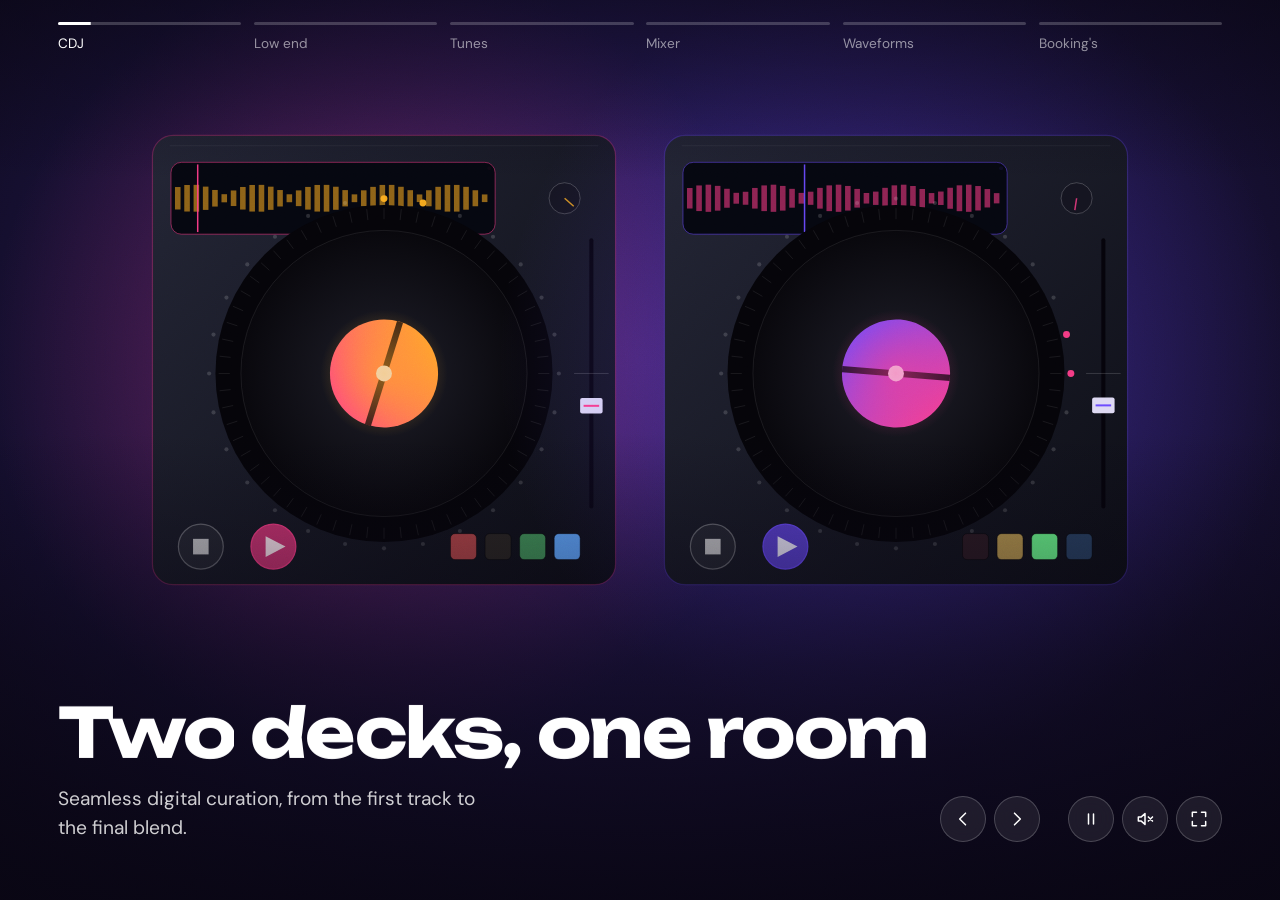
==== index.html @ 7cccd5ae "Update index.html" ====
<!DOCTYPE html>
<html lang="en">
<head>
<meta charset="utf-8">
<meta name="viewport" content="width=device-width, initial-scale=1, viewport-fit=cover">
<title>DJ Visuals</title>
<meta name="theme-color" content="#0a0716">
<link rel="preconnect" href="https://fonts.googleapis.com">
<link rel="preconnect" href="https://fonts.gstatic.com" crossorigin>
<link href="https://fonts.googleapis.com/css2?family=DM+Sans:wght@400;500&family=Unbounded:wght@500;700&display=swap" rel="stylesheet">

<!--
  Made for RAYR.uk
  19/09/2026
-->

<style>
  :root{
    --base:#0a0716;
    --pad:clamp(18px,4.5vw,64px);
    --display:"Unbounded","Arial Black",system-ui,sans-serif;
    --body:"DM Sans",system-ui,-apple-system,"Segoe UI",Roboto,sans-serif;
  }
  *{box-sizing:border-box;margin:0}
  html,body{height:100%;background:var(--base);color:#fff;font-family:var(--body);overflow:hidden;-webkit-font-smoothing:antialiased}

  .stage{position:fixed;inset:0;overflow:hidden;touch-action:pan-y;user-select:none;-webkit-user-select:none;-webkit-tap-highlight-color:transparent}
  .stage::after{ /* fine film grain over everything */
    content:"";position:absolute;inset:0;z-index:4;pointer-events:none;opacity:.08;mix-blend-mode:overlay;
    background-image:url("data:image/svg+xml,%3Csvg xmlns='http://www.w3.org/2000/svg' width='160' height='160'%3E%3Cfilter id='n'%3E%3CfeTurbulence type='fractalNoise' baseFrequency='.9' numOctaves='2' stitchTiles='stitch'/%3E%3C/filter%3E%3Crect width='100%25' height='100%25' filter='url(%23n)'/%3E%3C/svg%3E");
  }

  /* ---------- slides ---------- */
  .slide{position:absolute;inset:0;visibility:hidden;background:var(--base);overflow:hidden}
  .slide.active,.slide.leaving{visibility:visible}
  .slide.active{z-index:2}
  .slide.leaving{z-index:1}
  .slide canvas,.slide .photo{position:absolute;inset:0;width:100%;height:100%;display:block}
  .photo{object-fit:cover}
  .slide.active .photo{animation:kb 16s ease-out both}
  @keyframes kb{from{transform:scale(1.02)}to{transform:scale(1.12) translate(-1.5%,-1%)}}
  .slide::after{ /* legibility scrim */
    content:"";position:absolute;inset:0;pointer-events:none;
    background:
      linear-gradient(to top,rgba(8,5,18,.9) 0%,rgba(8,5,18,.55) 26%,transparent 52%),
      linear-gradient(to bottom,rgba(8,5,18,.55),transparent 20%);
  }

  /* ---------- caption ---------- */
  .caption{
    position:absolute;z-index:2;left:var(--pad);right:var(--pad);
    bottom:calc(var(--pad) + 74px + env(safe-area-inset-bottom));
    transform:translateX(var(--drag,0px));transition:transform .45s cubic-bezier(.2,.8,.2,1);
  }
  .stage.dragging .caption{transition:none}
  .caption h2{
    font:700 clamp(1.9rem,6.2vw,4.3rem)/1.05 var(--display);
    letter-spacing:-.025em;max-width:14ch;text-wrap:balance;
  }
  .w{display:inline-block;overflow:hidden;vertical-align:top;padding-bottom:.14em;margin-bottom:-.14em}
  .w>span{display:inline-block;will-change:transform}
  .caption p{
    margin-top:1rem;max-width:34ch;font-size:clamp(1rem,1.5vw,1.2rem);line-height:1.5;color:rgba(255,255,255,.8);
  }
  .cta{
    display:inline-flex;align-items:center;margin-top:1.4rem;padding:.9rem 1.6rem;border-radius:999px;
    background:#fff;color:#0a0716;font:500 1rem var(--body);text-decoration:none;transition:background .25s,transform .25s;
  }
  .cta:hover{background:var(--c3)}
  .cta:active{transform:scale(.97)}
  .cta:focus-visible{outline:2px solid #fff;outline-offset:3px}

  /* ---------- top navigation ---------- */
  .tabs{
    position:absolute;z-index:5;top:calc(env(safe-area-inset-top) + 10px);left:var(--pad);right:var(--pad);
    display:grid;grid-auto-flow:column;grid-auto-columns:1fr;gap:clamp(6px,1vw,14px);
  }
  .tab{all:unset;display:block;cursor:pointer;padding:12px 0 10px;-webkit-tap-highlight-color:transparent}
  .tab .bar{display:block;height:3px;border-radius:3px;background:rgba(255,255,255,.2);overflow:hidden}
  .tab .bar b{display:block;height:100%;background:#fff;transform:scaleX(0);transform-origin:left}
  .tab .label{display:none;margin-top:10px;font-size:.85rem;color:rgba(255,255,255,.55);transition:color .3s}
  .tab:hover .label,.tab[aria-selected="true"] .label{color:#fff}
  .tab:focus-visible{outline:2px solid #fff;outline-offset:2px;border-radius:4px}
  @media(min-width:700px){.tab .label{display:block}}

  /* ---------- controls ---------- */
  .controls{
    position:absolute;z-index:5;left:var(--pad);right:var(--pad);
    bottom:calc(var(--pad)*.6 + env(safe-area-inset-bottom));
    display:flex;justify-content:space-between;gap:12px;
  }
  .controls>div{display:flex;gap:8px}
  @media(min-width:900px){
    .controls{left:auto;bottom:calc(var(--pad) + env(safe-area-inset-bottom));gap:28px}
    .caption{bottom:calc(var(--pad) + env(safe-area-inset-bottom));max-width:calc(100% - 340px)}
  }
  .btn{
    all:unset;box-sizing:border-box;width:46px;height:46px;border-radius:50%;display:grid;place-items:center;cursor:pointer;
    background:rgba(255,255,255,.08);border:1px solid rgba(255,255,255,.2);
    backdrop-filter:blur(10px);-webkit-backdrop-filter:blur(10px);transition:background .2s,transform .2s;
  }
  .btn[hidden]{display:none}
  .btn:hover{background:rgba(255,255,255,.18)}
  .btn:active{transform:scale(.93)}
  .btn:focus-visible{outline:2px solid #fff;outline-offset:3px}
  .btn svg{width:20px;height:20px;fill:none;stroke:#fff;stroke-width:1.8;stroke-linecap:round;stroke-linejoin:round}
  .play[data-playing="true"] .i-play,.play[data-playing="false"] .i-pause{display:none}
  .snd[aria-pressed="true"] .off,.snd[aria-pressed="false"] .on{display:none}
  .snd[aria-pressed="true"]{background:#fff}
  .snd[aria-pressed="true"] svg{stroke:#0a0716}

  /* ---------- audio callout ---------- */
  .audio-callout{
    position:fixed;z-index:9999;width:210px;padding:14px 16px;border-radius:14px;
    background:rgba(20,15,35,.94);border:1px solid rgba(255,255,255,.18);
    backdrop-filter:blur(14px);-webkit-backdrop-filter:blur(14px);
    box-shadow:0 14px 34px rgba(0,0,0,.45);
    font:500 14px/1.45 var(--body);color:#fff;
    opacity:0;transform:translateY(8px) scale(.96);transform-origin:bottom center;
    transition:opacity .4s ease,transform .4s ease;pointer-events:none;
  }
  .audio-callout.visible{opacity:1;transform:translateY(0) scale(1);pointer-events:auto}
  .audio-callout::after{
    content:"";position:absolute;top:100%;left:var(--arrow-left,50%);
    width:12px;height:12px;background:rgba(20,15,35,.94);
    border-right:1px solid rgba(255,255,255,.18);border-bottom:1px solid rgba(255,255,255,.18);
    transform:rotate(45deg) translateY(-6px);
  }
  .audio-callout .ac-close{
    all:unset;position:absolute;top:6px;right:8px;width:18px;height:18px;
    display:grid;place-items:center;color:rgba(255,255,255,.5);cursor:pointer;font-size:13px;line-height:1;
  }
  .audio-callout .ac-close:hover{color:#fff}
  .audio-callout .ac-dot{
    position:absolute;bottom:-4px;left:calc(var(--arrow-left,50%) - 2px);
    width:8px;height:8px;border-radius:50%;background:#ff5fa8;
    animation:ac-pulse 1.8s infinite;
  }
  @keyframes ac-pulse{
    0%{box-shadow:0 0 0 0 rgba(255,95,168,.55)}
    70%{box-shadow:0 0 0 10px rgba(255,95,168,0)}
    100%{box-shadow:0 0 0 0 rgba(255,95,168,0)}
  }
  @media (max-width:480px){
    .audio-callout{width:180px;font-size:13px}
  }
</style>
</head>

<body>
<main class="stage" aria-roledescription="carousel" aria-label="DJ visuals">

  <section class="slide" data-scene="cdj" data-fx="wipe" data-label="CDJ"
           style="--c1:#ff3d8b;--c2:#6c4bff;--c3:#ffb020" aria-roledescription="slide">
    <div class="caption">
      <h2>Two decks, one room</h2>
      <p>Seamless digital curation, from the first track to the final blend.</p>
    </div>
  </section>

  <section class="slide" data-scene="spectrum" data-fx="zoom" data-label="Low end"
           style="--c1:#22e4ff;--c2:#7a5cff;--c3:#ff2d87" aria-roledescription="slide">
    <div class="caption">
      <h2>Feel the low end</h2>
      <p>Deep, heavy low ends that hit your chest, bringing out the raw energy of classic house and garage cuts.</p>
    </div>
  </section>

  <section class="slide" data-scene="lasers" data-fx="iris" data-label="Tunes"
           style="--c1:#39ffb4;--c2:#22b8ff;--c3:#ff3d9a" aria-roledescription="slide">
    <div class="caption">
      <h2>The soundtrack drives the night</h2>
      <p>Seamless transitions and relentless tunes that act as the true heartbeat of the entire event.</p>
    </div>
  </section>

  <section class="slide" data-scene="mixer" data-fx="slide" data-label="Mixer"
           style="--c1:#ff4d4d;--c2:#ffb020;--c3:#3dffa0" aria-roledescription="slide">
    <div class="caption">
      <h2>Hands on the mixer</h2>
      <p>Every transition played live: EQ, filters and loops.</p>
    </div>
  </section>

  <section class="slide" data-scene="waveform" data-fx="wipe" data-label="Waveforms"
           style="--c1:#2f7bff;--c2:#ffb020;--c3:#f4f1ff" aria-roledescription="slide">
    <div class="caption">
      <h2>Blends you never notice</h2>
      <p>Beat-matched by ear and by eye, so the floor never loses the groove.</p>
    </div>
  </section>

  <section class="slide" data-scene="booking" data-fx="iris" data-label="Booking's"
           style="--c1:#ff4f8b;--c2:#5a3cff;--c3:#ffb347" aria-roledescription="slide">
    <div class="caption">
      <h2>Bookings</h2>
      <p>Clubs, festivals and private events. Tell me the date and the location.</p>
      <p>bookings@rayr.uk</p>
      <a class="cta" href="mailto:bookings@rayr.uk">Book a set</a>
    </div>
  </section>


  <div class="tabs" role="tablist" aria-label="Choose a slide"></div>

  <div class="controls">
    <div>
      <button class="btn" id="prev" type="button" aria-label="Previous slide"><svg viewBox="0 0 24 24"><path d="M15 5l-7 7 7 7"/></svg></button>
      <button class="btn" id="next" type="button" aria-label="Next slide"><svg viewBox="0 0 24 24"><path d="M9 5l7 7-7 7"/></svg></button>
    </div>
    <div>
      <button class="btn play" id="play" type="button" data-playing="true" aria-label="Pause autoplay">
        <svg viewBox="0 0 24 24"><g class="i-pause"><path d="M9 6v12M15 6v12"/></g><g class="i-play"><path d="M8 5l11 7-11 7z"/></g></svg>
      </button>
      <button class="btn snd" id="snd" type="button" aria-pressed="false" aria-label="Play beat">
        <svg viewBox="0 0 24 24"><path d="M4 9.5v5h3.5l4.5 4v-13l-4.5 4z"/><path class="on" d="M15.5 9a4 4 0 010 6M18 6.5a8 8 0 010 11"/><path class="off" d="M16 9.5l5 5M21 9.5l-5 5"/></svg>
      </button>
      <button class="btn" id="fs" type="button" aria-label="Full screen"><svg viewBox="0 0 24 24"><path d="M4 9V4h5M20 9V4h-5M4 15v5h5M20 15v5h-5"/></svg></button>
    </div>
  </div>
</main>

<script>
(() => {
'use strict';

/* ================= settings ================= */
const BPM = 126;
const AUTOPLAY_MS = 7000;

/* ================= helpers ================= */
const TAU = Math.PI * 2;
const $  = (s, r = document) => r.querySelector(s);
const $$ = (s, r = document) => [...r.querySelectorAll(s)];
const clamp = (v, a, b) => Math.min(b, Math.max(a, v));
const lerp  = (a, b, k) => a + (b - a) * k;
const reduce = matchMedia('(prefers-reduced-motion: reduce)').matches;

const hex = h => { h = h.trim().replace('#', ''); if (h.length === 3) h = h.replace(/./g, '$&$&'); const n = parseInt(h, 16); return [n >> 16 & 255, n >> 8 & 255, n & 255]; };
const rgba = (c, a = 1) => `rgba(${c[0] | 0},${c[1] | 0},${c[2] | 0},${a})`;
const mix  = (a, b, k) => [lerp(a[0], b[0], k), lerp(a[1], b[1], k), lerp(a[2], b[2], k)];
const ramp3 = (c, k) => k < .5 ? mix(c[0], c[1], k * 2) : mix(c[1], c[2], (k - .5) * 2);
const BASE = hex('#0a0716');

function rng(seed) { return () => { seed |= 0; seed = seed + 0x6D2B79F5 | 0; let t = Math.imul(seed ^ seed >>> 15, 1 | seed); t = t + Math.imul(t ^ t >>> 7, 61 | t) ^ t; return ((t ^ t >>> 14) >>> 0) / 4294967296; }; }
function circle(g, x, y, r) { g.beginPath(); g.arc(x, y, r, 0, TAU); }
function rr(g, x, y, w, h, r) { r = Math.min(r, w / 2, h / 2); g.beginPath(); g.moveTo(x + r, y); g.arcTo(x + w, y, x + w, y + h, r); g.arcTo(x + w, y + h, x, y + h, r); g.arcTo(x, y + h, x, y, r); g.arcTo(x, y, x + w, y, r); g.closePath(); }
function glow(g, x, y, r, col, a) { const gr = g.createRadialGradient(x, y, 0, x, y, r); gr.addColorStop(0, rgba(col, a)); gr.addColorStop(1, rgba(col, 0)); g.fillStyle = gr; g.fillRect(x - r, y - r, r * 2, r * 2); }
function backdrop(s, x, y, r, col, a) { const g = s.ctx; g.fillStyle = rgba(BASE); g.fillRect(0, 0, s.w, s.h); glow(g, x, y, r, col, a); }

/* ================= scenes ================= */
const SCENES = {};

/* ---- 1. cdjs ---- */
function deck(s, f, cx, cy, r, spin, ca, cb, idx) {
  const g = s.ctx;
  const hw = r * 1.34, hh = r * 1.3;
  glow(g, cx, cy, r * 2.3, ca, .14 + .22 * f.env);

  /* chassis */
  rr(g, cx - hw, cy - hh, hw * 2, hh * 2, r * .12);
  let bg = g.createLinearGradient(cx - hw, cy - hh, cx + hw, cy + hh);
  bg.addColorStop(0, '#232535'); bg.addColorStop(1, '#0d0e16');
  g.fillStyle = bg; g.fill();
  g.lineWidth = 1.2; g.strokeStyle = rgba(ca, .3); g.stroke();
  g.strokeStyle = 'rgba(255,255,255,.05)'; g.lineWidth = 1;
  g.beginPath(); g.moveTo(cx - hw + r * .1, cy - hh + r * .06); g.lineTo(cx + hw - r * .1, cy - hh + r * .06); g.stroke();

  /* waveform display screen */
  const sw = hw * 1.4, sh = hh * .32, sx = cx - hw * .92, sy = cy - hh * .88;
  rr(g, sx, sy, sw, sh, r * .06);
  g.fillStyle = '#050710'; g.fill(); g.lineWidth = 1; g.strokeStyle = rgba(ca, .5); g.stroke();
  g.save();
  g.beginPath(); rr(g, sx + 2, sy + 2, sw - 4, sh - 4, r * .05); g.clip();
  const bars = 34;
  for (let i = 0; i < bars; i++) {
    const bx = sx + 4 + i * (sw - 8) / bars;
    const amp = (0.25 + 0.65 * Math.abs(Math.sin(i * .45 + f.t * .6 + idx * 3))) * (sh * .42);
    g.fillStyle = rgba(cb, .55);
    g.fillRect(bx, sy + sh / 2 - amp / 2, (sw - 8) / bars * .6, amp);
  }
  const phX = sx + 4 + ((f.t * .05 + idx * .3) % 1) * (sw - 8);
  g.strokeStyle = rgba(ca, .95); g.lineWidth = 1.5;
  g.beginPath(); g.moveTo(phX, sy + 2); g.lineTo(phX, sy + sh - 2); g.stroke();
  g.restore();
  circle(g, sx + sw - 6, sy + 6, 2); g.fillStyle = rgba(ca, .5 + .5 * Math.sin(f.t * 3 + idx)); g.fill();

  /* browse encoder, top-right of screen */
  const bkx = cx + hw * .78, bky = sy + sh / 2;
  circle(g, bkx, bky, r * .09); g.fillStyle = '#141420'; g.fill(); g.strokeStyle = 'rgba(255,255,255,.2)'; g.lineWidth = 1; g.stroke();
  const ba = f.t * .5 + idx;
  g.strokeStyle = rgba(cb, .8); g.lineWidth = 1.5;
  g.beginPath(); g.moveTo(bkx, bky); g.lineTo(bkx + Math.cos(ba) * r * .07, bky + Math.sin(ba) * r * .07); g.stroke();

  /* jog wheel */
  const jr = r * .92, jcy = cy + hh * .06;
  circle(g, cx, jcy, jr * 1.06); g.fillStyle = '#050409'; g.fill();
  g.save(); g.translate(cx, jcy);
  for (let k = 0; k < 60; k++) {
    const a = k / 60 * TAU;
    g.strokeStyle = 'rgba(255,255,255,.08)'; g.lineWidth = 1;
    g.beginPath(); g.moveTo(Math.cos(a) * jr * .97, Math.sin(a) * jr * .97); g.lineTo(Math.cos(a) * jr * 1.04, Math.sin(a) * jr * 1.04); g.stroke();
  }
  g.restore();

  const nLeds = 28;
  for (let k = 0; k < nLeds; k++) {
    const a = k / nLeds * TAU;
    const lit = ((spin % TAU) - a + TAU) % TAU < .35;
    circle(g, cx + Math.cos(a) * jr * 1.1, jcy + Math.sin(a) * jr * 1.1, r * (lit ? .02 : .012));
    g.fillStyle = lit ? rgba(cb, .95) : 'rgba(255,255,255,.15)'; g.fill();
  }

  circle(g, cx, jcy, jr * .9);
  let jg = g.createRadialGradient(cx, jcy, jr * .1, cx, jcy, jr * .9);
  jg.addColorStop(0, '#1c1c26'); jg.addColorStop(1, '#08070c');
  g.fillStyle = jg; g.fill(); g.lineWidth = 1; g.strokeStyle = 'rgba(255,255,255,.08)'; g.stroke();

  g.save(); g.translate(cx, jcy); g.rotate(spin);
  circle(g, 0, 0, jr * .34);
  let lg = g.createLinearGradient(-jr * .34, -jr * .34, jr * .34, jr * .34);
  lg.addColorStop(0, rgba(ca)); lg.addColorStop(1, rgba(cb));
  g.fillStyle = lg; g.fill();
  g.fillStyle = 'rgba(5,4,9,.8)'; g.fillRect(-jr * .34, -jr * .02, jr * .68, jr * .04);
  g.restore();
  circle(g, cx, jcy, jr * .05); g.fillStyle = '#e8e5f7'; g.fill();
  glow(g, cx, jcy, jr * .4, cb, .18 + .3 * f.env);

  /* tempo fader */
  const fx = cx + hw - r * .14, fy0 = jcy - jr * .85, fy1 = jcy + jr * .85;
  rr(g, fx - 2, fy0, 4, fy1 - fy0, 2); g.fillStyle = '#05030b'; g.fill();
  g.strokeStyle = 'rgba(255,255,255,.15)'; g.lineWidth = 1;
  g.beginPath(); g.moveTo(fx - r * .1, (fy0 + fy1) / 2); g.lineTo(fx + r * .1, (fy0 + fy1) / 2); g.stroke();
  const fyy = lerp(fy0, fy1, .5 + .22 * Math.sin(f.t * .4 + idx * 2));
  rr(g, fx - r * .065, fyy - r * .045, r * .13, r * .09, 2); g.fillStyle = '#ded9f3'; g.fill();
  g.fillStyle = rgba(ca); g.fillRect(fx - r * .045, fyy - 1, r * .09, 2);

  /* transport buttons */
  const by = cy + hh - r * .22;
  const cueX = cx - hw + r * .28, playX = cueX + r * .42;
  circle(g, cueX, by, r * .13); g.fillStyle = 'rgba(255,255,255,.05)'; g.fill(); g.strokeStyle = 'rgba(255,255,255,.3)'; g.lineWidth = 1.2; g.stroke();
  g.fillStyle = 'rgba(255,255,255,.7)'; g.fillRect(cueX - r * .045, by - r * .045, r * .09, r * .09);
  circle(g, playX, by, r * .13); g.fillStyle = rgba(ca, .25 + .55 * f.env); g.fill(); g.strokeStyle = rgba(ca, .9); g.lineWidth = 1.2; g.stroke();
  g.beginPath(); g.moveTo(playX - r * .045, by - r * .06); g.lineTo(playX - r * .045, by + r * .06); g.lineTo(playX + r * .07, by); g.closePath();
  g.fillStyle = 'rgba(255,255,255,.85)'; g.fill();

  /* hot cue pads */
  const padR = r * .075, padGap = r * .2, padStartX = cx + hw - r * .28 - padGap * 3;
  const padHues = ['#ff5f5f', '#ffd166', '#6dff8f', '#5fa8ff'];
  for (let i = 0; i < 4; i++) {
    const px = padStartX + i * padGap;
    const pulse = .55 + .45 * Math.sin(f.t * 2 + idx * 2 + i * 1.7);
    rr(g, px - padR, by - padR, padR * 2, padR * 2, padR * .35);
    g.globalAlpha = pulse; g.fillStyle = padHues[i]; g.fill(); g.globalAlpha = 1;
    g.strokeStyle = 'rgba(0,0,0,.4)'; g.lineWidth = 1; g.stroke();
  }
}

SCENES.cdj = {
  draw(s, f) {
    const { w, h } = s, [c1, c2, c3] = s.col;
    backdrop(s, w * .5, h * .4, Math.max(w, h) * .7, c2, .26 + .12 * f.env);
    const spin = f.t * TAU * .555;
    if (w / h > 1.05) {
      const r = Math.min(w * .135, h * .28), cy = h * .4;
      deck(s, f, w * .3, cy, r, spin, c1, c3, 0);
      deck(s, f, w * .7, cy, r, spin * 1.03 + 1.2, c2, c1, 1);
    } else {
      deck(s, f, w * .5, h * .34, Math.min(w * .34, h * .19), spin, c1, c3, 0);
    }
  }
};

/* ---- 2. spectrum wall ---- */
SCENES.spectrum = {
  init(s) {
    s.n = s.w < 560 ? 22 : s.w < 1000 ? 36 : 52;
    s.v = new Float32Array(s.n); s.pk = new Float32Array(s.n);
    s.ramp = Array.from({ length: 24 }, (_, q) => rgba(ramp3(s.col, q / 23), 1));
  },
  draw(s, f) {
    const g = s.ctx, { w, h, n } = s, cy = h * .39;
    backdrop(s, w * .5, cy, Math.max(w, h) * .55, s.col[1], .3 + .15 * f.env);
    g.lineWidth = 2;
    g.strokeStyle = rgba(s.col[0], .16 + .16 * f.env); circle(g, w * .5, cy, Math.min(w, h) * (.3 + .03 * f.env)); g.stroke();
    g.strokeStyle = rgba(s.col[1], .12); circle(g, w * .5, cy, Math.min(w, h) * (.42 + .05 * f.env)); g.stroke();

    const pad = w * .06, slot = (w - pad * 2) / n, bw = Math.max(3, slot * .66);
    const maxH = Math.min(h * .3, 300), seg = Math.max(5, maxH / 26), step = seg * 1.38, maxSeg = Math.floor(maxH / step);
    for (let i = 0; i < n; i++) {
      const k = i / (n - 1), m = Math.abs(k - .5) * 2;
      const wob = Math.abs(Math.sin(f.t * (1.4 + m * 3.2) + i * 1.7)) * Math.abs(Math.sin(f.t * (.8 + m * 2.3) + i * .61));
      const emph = Math.max(0, 1 - Math.abs(k - f.px) * 4) * .22;
      const target = clamp((.3 + .7 * wob) * (1 - m * .5) + f.env * (1 - m) * .45 + emph, 0, 1);
      s.v[i] += (target - s.v[i]) * (target > s.v[i] ? .55 : .14);
      s.pk[i] = Math.max(s.v[i], s.pk[i] - f.dt * .45);
      const x = pad + i * slot + (slot - bw) / 2;
      const lit = Math.round(s.v[i] * maxSeg), pkSeg = Math.min(maxSeg - 1, Math.round(s.pk[i] * maxSeg));
      for (let j = 0; j < maxSeg; j++) {
        const a = j < lit ? 1 : j === pkSeg ? .9 : .07;
        g.fillStyle = s.ramp[Math.round(j / (maxSeg - 1) * 23)];
        g.globalAlpha = a;      g.fillRect(x, cy - 3 - j * step - seg, bw, seg);
        g.globalAlpha = a * .3; g.fillRect(x, cy + 3 + j * step, bw, seg);
      }
    }
    g.globalAlpha = 1;
    g.fillStyle = 'rgba(255,255,255,.35)'; g.fillRect(pad, cy - 1, w - pad * 2, 2);
  }
};

/* ---- 3. lasers + crowd ---- */
SCENES.lasers = {
  init(s) {
    const r = rng(11);
    s.emit = [.14, .38, .62, .86];
    s.rows = [];
    [{ y: .84, sc: .62, col: '#1b1336' }, { y: .91, sc: .82, col: '#100a24' }, { y: .98, sc: 1, col: '#05030c' }].forEach(sp => {
      const hr = clamp(s.w * .03, 13, 26) * sp.sc, people = [];
      for (let x = -hr; x < s.w + hr; x += hr * 2.15) {
        people.push({ x: x + r() * hr * .8, y: s.h * sp.y + (r() - .5) * hr * .6, hr, arm: r() < .55 ? (r() < .5 ? 1 : 2) : 0, ph: r() * 2, sw: r() * TAU });
      }
      s.rows.push({ col: sp.col, people });
    });
  },
  draw(s, f) {
    const g = s.ctx, { w, h } = s;
    backdrop(s, w * .5, h * .1, Math.max(w, h) * .7, s.col[1], .35);
    for (let i = 0; i < 3; i++) glow(g, w * (.2 + .3 * i) + Math.sin(f.t * .2 + i) * w * .08, h * (.35 + .1 * Math.sin(f.t * .13 + i * 2)), Math.max(w, h) * .35, s.col[i], .1 + .06 * f.env);

    g.save(); g.globalCompositeOperation = 'lighter'; g.lineCap = 'round';
    const L = Math.hypot(w, h) * 1.2, N = w < 700 ? 5 : 7;
    s.emit.forEach((ex, e) => {
      const x0 = ex * w, y0 = -6;
      glow(g, x0, y0 + 6, 60 + 30 * f.env, s.col[e % 3], .55);
      for (let b = 0; b < N; b++) {
        const a = Math.PI / 2 + (b - (N - 1) / 2) * (.13 + .05 * f.env) + Math.sin(f.t * (.55 + e * .17) + e * 1.9) * (e % 2 ? .5 : -.5) + (f.px - .5) * .35;
        const col = s.col[(b + e) % 3];
        g.beginPath(); g.moveTo(x0, y0); g.lineTo(x0 + Math.cos(a) * L, y0 + Math.sin(a) * L);
        g.strokeStyle = rgba(col, .05 + .06 * f.env); g.lineWidth = 9; g.stroke();
        g.strokeStyle = rgba(col, .5 + .45 * f.env); g.lineWidth = 1.4; g.stroke();
      }
    });
    g.restore();

    g.lineCap = 'round';
    s.rows.forEach((row, ri) => {
      g.fillStyle = row.col; g.strokeStyle = row.col;
      row.people.forEach(p => {
        const hr = p.hr, hop = Math.abs(Math.sin((f.beat + p.ph) * Math.PI)) * hr * .35 * (ri === 2 ? 1.2 : 1), y = p.y - hop;
        if (p.arm) {
          g.lineWidth = hr * .62;
          for (let a = 0; a < p.arm; a++) {
            const side = p.arm === 2 ? (a ? 1 : -1) : (p.sw > 3 ? 1 : -1);
            const sx = p.x + side * hr, sy = y + hr * 1.6;
            const hx = sx + side * hr * .45 + Math.sin(f.t * 2.2 + p.sw + a) * hr * .55;
            const hy = y - hr * (2.5 + .6 * Math.sin(f.t * 1.7 + p.sw * 2 + a) + .5 * f.env);
            g.beginPath(); g.moveTo(sx, sy); g.lineTo(hx, hy); g.stroke();
          }
        }
        circle(g, p.x, y, hr); g.fill();
        rr(g, p.x - hr * 1.4, y + hr * 1.05, hr * 2.8, h, hr * .9); g.fill();
      });
    });
  }
};

/* ---- 4. mixer + jog wheels ---- */
function jog(s, f, cx, cy, r, spin, ca, cb) {
  const g = s.ctx;
  glow(g, cx, cy, r * 1.5, ca, .12 + .14 * f.env);
  circle(g, cx, cy, r); g.fillStyle = '#0a0716'; g.fill(); g.strokeStyle = 'rgba(255,255,255,.1)'; g.lineWidth = 1.5; g.stroke();
  const head = ((spin % TAU) + TAU) % TAU;
  for (let k = 0; k < 60; k++) {
    const a = k / 60 * TAU; let d = head - a; d = ((d % TAU) + TAU) % TAU;
    const al = clamp(1 - d / (TAU * .45), 0, 1);
    circle(g, cx + Math.cos(a) * r * .92, cy + Math.sin(a) * r * .92, r * .017); g.fillStyle = rgba(ca, .12 + .88 * al); g.fill();
  }
  const pg = g.createRadialGradient(cx - r * .2, cy - r * .3, r * .1, cx, cy, r * .8);
  pg.addColorStop(0, '#2b2447'); pg.addColorStop(1, '#120d24');
  circle(g, cx, cy, r * .8); g.fillStyle = pg; g.fill();
  g.strokeStyle = 'rgba(255,255,255,.05)'; g.lineWidth = 1;
  for (let q = .5; q < .8; q += .07) { circle(g, cx, cy, r * q); g.stroke(); }
  circle(g, cx, cy, r * .42); g.fillStyle = '#06040d'; g.fill();
  g.strokeStyle = rgba(cb, .95); g.lineWidth = 3; g.lineCap = 'round';
  g.beginPath(); g.arc(cx, cy, r * .38, head - 1.2, head); g.stroke();
  g.textAlign = 'center'; g.textBaseline = 'middle';
  g.fillStyle = '#fff'; g.font = `700 ${r * .2}px Unbounded, system-ui, sans-serif`; g.fillText(BPM, cx, cy - r * .03);
  g.fillStyle = 'rgba(255,255,255,.55)'; g.font = `500 ${r * .08}px "DM Sans", system-ui, sans-serif`; g.fillText('BPM', cx, cy + r * .17);
}
function channels(s, f, x, y, w, h) {
  const g = s.ctx, [c1, c2, c3] = s.col, cw = w / 4, kr = Math.min(cw * .2, h * .055);
  for (let c = 0; c < 4; c++) {
    const cx = x + cw * (c + .5), tint = [c1, c2, c3, c2][c];
    for (let k = 0; k < 3; k++) {
      const ky = y + h * (.1 + k * .15) + kr * .4;
      const val = .5 + .5 * Math.sin(f.t * (.35 + .11 * c + .07 * k) + c * 2 + k);
      const a0 = Math.PI * .75, a1 = a0 + val * Math.PI * 1.5;
      circle(g, cx, ky, kr); g.fillStyle = '#262041'; g.fill(); g.strokeStyle = 'rgba(255,255,255,.14)'; g.lineWidth = 1; g.stroke();
      g.lineCap = 'round'; g.strokeStyle = rgba(tint, .9); g.lineWidth = 2;
      g.beginPath(); g.arc(cx, ky, kr * 1.35, a0, a1); g.stroke();
      g.strokeStyle = '#fff';
      g.beginPath(); g.moveTo(cx + Math.cos(a1) * kr * .35, ky + Math.sin(a1) * kr * .35); g.lineTo(cx + Math.cos(a1) * kr * .85, ky + Math.sin(a1) * kr * .85); g.stroke();
    }
    const ty = y + h * .56, th = h * .34, segs = 12, sh = th / segs;
    const lvl = clamp(.42 + .3 * Math.sin(f.t * (1.7 + c * .4) + c * 1.9) + f.env * .32 * (c === 3 ? .6 : 1), 0, 1), lit = Math.round(lvl * segs);
    for (let j = 0; j < segs; j++) {
      const col = j < 7 ? c3 : j < 10 ? c2 : c1;
      g.fillStyle = rgba(col, j < lit ? 1 : .13);
      g.fillRect(cx - cw * .28 - cw * .07, ty + th - (j + 1) * sh + 1, cw * .14, sh - 2);
    }
    const fx = cx + cw * .22;
    rr(g, fx - 2, ty, 4, th, 2); g.fillStyle = '#05030b'; g.fill();
    const fy = ty + th * (1 - (.5 + .38 * Math.sin(f.t * .28 + c * 1.6 + .5)));
    rr(g, fx - cw * .13, fy - th * .06, cw * .26, th * .12, 3); g.fillStyle = '#dcd7f2'; g.fill();
    g.fillStyle = rgba(tint); g.fillRect(fx - cw * .13 + 3, fy - 1, cw * .26 - 6, 2);
  }
  const cy = y + h * .97, cwid = w * .5, cx0 = x + (w - cwid) / 2;
  rr(g, cx0, cy - 2, cwid, 4, 2); g.fillStyle = '#05030b'; g.fill();
  const cp = .5 + .42 * Math.sin(f.t * .5);
  rr(g, cx0 + cwid * cp - cw * .14, cy - h * .03, cw * .28, h * .06, 3); g.fillStyle = '#dcd7f2'; g.fill();
  g.fillStyle = rgba(c2); g.fillRect(cx0 + cwid * cp - 1, cy - h * .03 + 3, 2, h * .06 - 6);
}
SCENES.mixer = {
  draw(s, f) {
    const g = s.ctx, { w, h } = s, [c1, c2] = s.col;
    backdrop(s, w * .5, h * .35, Math.max(w, h) * .6, c2, .14 + .1 * f.env);
    const wide = w / h > 1.15;
    const PW = wide ? Math.min(w * .9, 1180) : Math.min(w * .92, 500);
    const PH = wide ? Math.min(h * .5, PW * .4) : Math.min(h * .48, PW * 1.08);
    const px = (w - PW) / 2, py = Math.max(84, h * .13);
    rr(g, px, py, PW, PH, PH * .05);
    const pg = g.createLinearGradient(0, py, 0, py + PH); pg.addColorStop(0, '#1c1733'); pg.addColorStop(1, '#0f0b1f');
    g.fillStyle = pg; g.fill(); g.strokeStyle = 'rgba(255,255,255,.08)'; g.lineWidth = 1; g.stroke();
    if (wide) {
      const jr = PH * .36;
      jog(s, f, px + PW * .17, py + PH * .5, jr, f.t * TAU * .555, c1, c2);
      jog(s, f, px + PW * .83, py + PH * .5, jr, f.t * TAU * .555 + 1.7, c2, c1);
      channels(s, f, px + PW * .33, py + PH * .05, PW * .34, PH * .9);
    } else {
      channels(s, f, px + PW * .05, py + PH * .05, PW * .9, PH * .9);
    }
  }
};

/* ---- 5. waveforms ---- */
function bands(p, seed) {
  const fr = p - Math.floor(p);
  const sec = clamp(.55 + .45 * Math.sin(p * .19 + seed) * Math.sin(p * .07 + seed * 2), .12, 1);
  const kick = Math.exp(-fr * 5), off = Math.exp(-((fr + .5) % 1) * 7);
  return [
    clamp((.22 + .78 * kick) * sec, 0, 1),
    clamp((.25 + .3 * Math.abs(Math.sin(p * 2.7 + seed)) + .25 * off) * sec, 0, 1),
    clamp((.15 + .55 * off * (.6 + .4 * Math.sin(p * 11))) * sec, 0, 1)
  ];
}
SCENES.waveform = {
  draw(s, f) {
    const g = s.ctx, { w, h } = s, [c1, c2, c3] = s.col;
    backdrop(s, w * .5, h * .3, Math.max(w, h) * .6, c1, .2 + .08 * f.env);
    const ppb = clamp(w / 9, 44, 120), cx = w * .5, x0 = Math.max(12, w * .03), x1 = w - x0;
    const top = Math.max(84, h * .13), ovH = 34, stripH = clamp(h * .17, 88, 150);

    /* overview of the whole track */
    const LEN = 192, pos = (f.beat % LEN) / LEN * (x1 - x0) + x0;
    for (let x = x0; x < x1; x += 3) {
      const b = bands((x - x0) / (x1 - x0) * LEN, .7), hh = (b[0] * .7 + b[1] * .3) * ovH * .5;
      g.fillStyle = rgba(c2, x < pos ? .9 : .32); g.fillRect(x, top + ovH / 2 - hh, 2, hh * 2);
    }
    g.fillStyle = '#fff'; g.fillRect(pos - 1, top - 4, 2, ovH + 8);

    const strips = [{ y: top + ovH + 20, off: 0, label: 'A' }, { y: top + ovH + 20 + stripH + 14, off: 37.5, label: 'B' }];
    strips.forEach((st, si) => {
      const cy = st.y + stripH / 2, bpos = f.beat + st.off;
      rr(g, x0, st.y, x1 - x0, stripH, 10); g.fillStyle = 'rgba(255,255,255,.035)'; g.fill();
      g.strokeStyle = rgba(c1, .14 + .3 * f.env); g.lineWidth = 1; g.stroke();
      g.save(); rr(g, x0, st.y, x1 - x0, stripH, 10); g.clip();

      g.font = '500 11px "DM Sans",system-ui,sans-serif'; g.textAlign = 'left'; g.textBaseline = 'top';
      const k0 = Math.floor(bpos - (cx - x0) / ppb) - 1, k1 = Math.ceil(bpos + (x1 - cx) / ppb) + 1;
      for (let k = k0; k <= k1; k++) {
        const x = cx + (k - bpos) * ppb, down = ((k % 4) + 4) % 4 === 0;
        g.fillStyle = down ? 'rgba(255,255,255,.28)' : 'rgba(255,255,255,.1)';
        g.fillRect(x, st.y, down ? 2 : 1, stripH);
        if (down) { g.fillStyle = 'rgba(255,255,255,.55)'; g.fillText(Math.abs(Math.floor(k / 4)) + 1, x + 5, st.y + stripH - 16); }
        if (((k % 32) + 32) % 32 === 0) { g.fillStyle = rgba(c2); g.fillRect(x, st.y, 16, 10); g.fillStyle = '#0a0716'; g.fillText('ABC'[((Math.floor(k / 32) % 3) + 3) % 3], x + 4, st.y - 1); }
      }

      const hh = stripH * .44;
      for (let x = x0; x < x1; x += 3) {
        const b = bands(bpos + (x - cx) / ppb, si * 2.3 + .7);
        g.globalAlpha = x < cx ? .5 : 1;
        let a = hh * b[0];       g.fillStyle = rgba(c1); g.fillRect(x, cy - a, 2, a * 2);
        a = hh * b[1] * .72;     g.fillStyle = rgba(c2); g.fillRect(x, cy - a, 2, a * 2);
        a = hh * b[2] * .45;     g.fillStyle = rgba(c3); g.fillRect(x, cy - a, 2, a * 2);
      }
      g.globalAlpha = 1;
      g.restore();

      circle(g, x0 + 20, st.y + 20, 11); g.fillStyle = rgba(c2); g.fill();
      g.fillStyle = '#0a0716'; g.font = '700 12px "DM Sans",system-ui,sans-serif'; g.textAlign = 'center'; g.textBaseline = 'middle'; g.fillText(st.label, x0 + 20, st.y + 20.5);
    });

    const yT = top + ovH + 8, yB = strips[1].y + stripH + 6;
    glow(g, cx, (yT + yB) / 2, stripH * 1.3, [255, 255, 255], .08 + .1 * f.env);
    g.fillStyle = '#fff'; g.fillRect(cx - 1, yT, 2, yB - yT);
    g.beginPath(); g.moveTo(cx - 7, yT); g.lineTo(cx + 7, yT); g.lineTo(cx, yT + 9); g.fill();
    g.beginPath(); g.moveTo(cx - 7, yB); g.lineTo(cx + 7, yB); g.lineTo(cx, yB - 9); g.fill();
  }
};

/* ---- 6. booking set ---- */
SCENES.booking = {
  init(s) { const r = rng(5); s.stars = Array.from({ length: 70 }, () => ({ x: r(), y: r() * .5, p: r() * TAU, z: .5 + r() })); },
  draw(s, f) {
    const g = s.ctx, { w, h } = s, [c1, c2, c3] = s.col;
    const hz = h * .6, wide = w / h > 1.1;
    const sx = wide ? w * .66 : w * .5, sr = wide ? Math.min(w, h) * .19 : w * .27, sy = hz - sr * .3;

    let gr = g.createLinearGradient(0, 0, 0, hz);
    gr.addColorStop(0, rgba(BASE)); gr.addColorStop(.5, rgba(mix(BASE, c2, .55)));
    gr.addColorStop(.85, rgba(mix(c2, c1, .75))); gr.addColorStop(1, rgba(mix(c1, c3, .7)));
    g.fillStyle = gr; g.fillRect(0, 0, w, hz);
    s.stars.forEach(t => { g.fillStyle = `rgba(255,255,255,${(.25 + .5 * (.5 + .5 * Math.sin(f.t * 1.3 * t.z + t.p))) * (1 - t.y / .55)})`; g.fillRect(t.x * w, t.y * hz, t.z * 1.6, t.z * 1.6); });

    glow(g, sx, sy, sr * 3.2, c3, .35 + .15 * f.env);
    glow(g, sx, sy, sr * 1.8, c1, .4);
    g.save(); g.beginPath(); g.rect(0, 0, w, hz); g.clip();
    for (let k = 0; k < 4; k++) {
      const ph = ((f.beat * .5 + k / 4) % 1 + 1) % 1;
      g.strokeStyle = rgba(c3, (1 - ph) * .55); g.lineWidth = .6 + 3 * (1 - ph);
      circle(g, sx, sy, sr * (1.05 + ph * 3.4)); g.stroke();
    }
    g.restore();
    const sg = g.createLinearGradient(0, sy - sr, 0, sy + sr);
    sg.addColorStop(0, rgba(mix(c3, [255, 255, 255], .35))); sg.addColorStop(1, rgba(c1));
    circle(g, sx, sy, sr * (1 + .025 * f.env)); g.fillStyle = sg; g.fill();

    const wg = g.createLinearGradient(0, hz, 0, h);
    wg.addColorStop(0, rgba(mix(c1, BASE, .55))); wg.addColorStop(.5, rgba(mix(c2, BASE, .8))); wg.addColorStop(1, rgba(BASE));
    g.fillStyle = wg; g.fillRect(0, hz, w, h - hz);
    g.fillStyle = rgba(c3, .5); g.fillRect(0, hz - 1, w, 2);
    for (let j = 0; j < 26; j++) {
      const y = hz + 2 + j * j * .55 + j * 2; if (y > h) break;
      const wd = sr * (1.1 - j / 30) * (1 + .25 * Math.sin(f.t * 2.1 + j * 1.3));
      g.fillStyle = rgba(c3, .55 * (1 - j / 26) * (.7 + .3 * f.env));
      g.fillRect(sx - wd / 2 + Math.sin(f.t * 1.4 + j) * sr * .06, y, wd, 1.5 + j * .12);
    }

    /* DJ silhouette */
    const u = sr * .2, bob = f.env * u * .12;
    const headY = hz - sr * .12 - bob, shY = headY + u * 1.9, tblY = hz + sr * .72, tw = u * 1.9;
    g.fillStyle = '#05030d'; g.strokeStyle = '#05030d'; g.lineCap = 'round'; g.lineJoin = 'round';
    rr(g, sx - tw, shY, tw * 2, tblY - shY + 4, u * .7); g.fill();
    circle(g, sx, headY, u); g.fill();
    g.lineWidth = u * .3; g.beginPath(); g.arc(sx, headY, u * 1.28, Math.PI * 1.02, Math.PI * 1.98); g.stroke();
    circle(g, sx + u * 1.28, headY + u * .05, u * .45); g.fill();
    circle(g, sx - u * 1.28, headY + u * .05, u * .45); g.fill();
    g.lineWidth = u * .62;
    g.beginPath(); g.moveTo(sx - tw * .85, shY + u * .5); g.lineTo(sx - tw * 1.45, shY + u * 1.3); g.lineTo(sx - u * 1.5, headY + u * .55); g.stroke();
    g.beginPath(); g.moveTo(sx + tw * .85, shY + u * .5); g.lineTo(sx + tw * 1.4, shY + u * 2.1); g.lineTo(sx + tw * .95, tblY); g.stroke();
    rr(g, sx - sr * 1.35, tblY, sr * 2.7, u * .55, u * .15); g.fill();
    g.fillRect(sx - sr * 1.2, tblY, u * .3, sr * .55); g.fillRect(sx + sr * 1.2 - u * .3, tblY, u * .3, sr * .55);
    g.fillStyle = rgba(c3, .5 + .4 * f.env);
    rr(g, sx - sr * .9, tblY + u * .14, sr * .5, u * .08, 2); g.fill();
    rr(g, sx + sr * .4, tblY + u * .14, sr * .5, u * .08, 2); g.fill();
  }
};

/* ================= transitions ================= */
const FX = {
  wipe:  d => ({ enter: [{ clipPath: d > 0 ? 'inset(0 0 0 100%)' : 'inset(0 100% 0 0)' }, { clipPath: 'inset(0 0 0 0)' }],
                 leave: [{ transform: 'scale(1)', filter: 'brightness(1)' }, { transform: 'scale(1.1)', filter: 'brightness(.35)' }] }),
  zoom:  () => ({ enter: [{ opacity: 0, transform: 'scale(1.15)', filter: 'blur(12px)' }, { opacity: 1, transform: 'scale(1)', filter: 'blur(0px)' }],
                  leave: [{ opacity: 1, transform: 'scale(1)' }, { opacity: 1, transform: 'scale(.94)' }] }),
  slide: d => ({ enter: [{ transform: `translateX(${100 * d}%)` }, { transform: 'translateX(0)' }],
                 leave: [{ transform: 'translateX(0)', filter: 'brightness(1)' }, { transform: `translateX(${-30 * d}%)`, filter: 'brightness(.3)' }] }),
  iris:  () => ({ enter: [{ clipPath: 'circle(0% at 50% 60%)' }, { clipPath: 'circle(150% at 50% 60%)' }],
                  leave: [{ filter: 'brightness(1)' }, { filter: 'brightness(.25)' }] }),
  fade:  () => ({ enter: [{ opacity: 0 }, { opacity: 1 }], leave: [{ opacity: 1 }, { opacity: 1 }] })
};

/* ================= setup ================= */
const stage = $('.stage'), tabsEl = $('.tabs');
const slides = $$('.slide', stage), n = slides.length;
let cur = -1, playing = !reduce, progress = 0, dragging = false, anims = [];
const pointer = { x: .5, y: .5, tx: .5, ty: .5 };

const S = slides.map((el, i) => {
  const cs = getComputedStyle(el);
  const col = ['--c1', '--c2', '--c3'].map(v => hex(cs.getPropertyValue(v).trim() || '#ffffff'));
  const o = { el, i, col, scene: SCENES[el.dataset.scene] || null, canvas: null, ctx: null, w: 0, h: 0, dpr: 1 };

  if (el.dataset.image) {
    const img = new Image(); img.className = 'photo'; img.alt = el.dataset.alt || ''; img.decoding = 'async'; img.src = el.dataset.image; el.prepend(img);
  } else if (o.scene) {
    o.canvas = document.createElement('canvas'); o.canvas.setAttribute('aria-hidden', 'true'); el.prepend(o.canvas); o.ctx = o.canvas.getContext('2d');
  }

  const h2 = $('h2', el);
  if (h2) {
    const text = h2.textContent.trim(); h2.setAttribute('aria-label', text); h2.textContent = '';
    text.split(/\s+/).forEach((wd, k) => {
      if (k) h2.append(' ');
      const outer = document.createElement('span'); outer.className = 'w'; outer.setAttribute('aria-hidden', 'true');
      const inner = document.createElement('span'); inner.textContent = wd; outer.append(inner); h2.append(outer);
    });
  }

  const b = document.createElement('button');
  b.className = 'tab'; b.type = 'button'; b.setAttribute('role', 'tab');
  b.innerHTML = '<span class="bar"><b></b></span><span class="label"></span>';
  $('.label', b).textContent = el.dataset.label || `Slide ${i + 1}`;
  b.addEventListener('click', () => go(i));
  tabsEl.append(b); o.tab = b; o.fill = $('b', b);
  el.setAttribute('aria-label', `${i + 1} of ${n}`);
  return o;
});

function resize() {
  const w = stage.clientWidth, h = stage.clientHeight, dpr = Math.min(window.devicePixelRatio || 1, 2);
  S.forEach(o => {
    if (!o.canvas) return;
    o.w = w; o.h = h; o.dpr = dpr;
    o.canvas.width = Math.round(w * dpr); o.canvas.height = Math.round(h * dpr);
    if (o.scene.init) o.scene.init(o);
  });
}
new ResizeObserver(resize).observe(stage);

/* ================= slide changes ================= */
function settle() {
  anims.forEach(a => { a.onfinish = null; a.cancel(); });
  anims = [];
  S.forEach(o => o.el.classList.remove('leaving'));
}

function revealCaption(o) {
  const base = reduce ? 0 : 380;
  $$('.w>span', o.el).forEach((sp, i) => sp.animate(
    [{ transform: 'translateY(115%)' }, { transform: 'none' }],
    { duration: reduce ? 1 : 800, delay: base + i * 70, easing: 'cubic-bezier(.2,.8,.2,1)', fill: 'backwards' }));
  [$('p', o.el), $('.cta', o.el)].filter(Boolean).forEach((el, i) => el.animate(
    [{ opacity: 0, transform: 'translateY(10px)' }, { opacity: 1, transform: 'none' }],
    { duration: reduce ? 1 : 700, delay: base + 300 + i * 120, easing: 'ease-out', fill: 'backwards' }));
}

function updateTabs() {
  S.forEach(o => {
    o.tab.setAttribute('aria-selected', o.i === cur);
    o.fill.style.transform = `scaleX(${o.i < cur ? 1 : 0})`;
  });
}

function go(next, dir) {
  next = (next + n) % n;
  if (next === cur) return;
  settle();
  const prev = cur >= 0 ? S[cur] : null, o = S[next];
  if (dir === undefined) dir = next > cur ? 1 : -1;

  o.el.classList.add('active');
  if (prev) {
    prev.el.classList.remove('active'); prev.el.classList.add('leaving');
    const fx = (reduce ? FX.fade : FX[o.el.dataset.fx] || FX.zoom)(dir);
    const opt = { duration: reduce ? 300 : 1000, easing: 'cubic-bezier(.7,0,.2,1)', fill: 'both' };
    const a1 = o.el.animate(fx.enter, opt), a2 = prev.el.animate(fx.leave, opt);
    a2.onfinish = settle;
    anims = [a1, a2];
  }
  cur = next; progress = 0; updateTabs(); revealCaption(o);
}

/* ================= main loop ================= */
let origin = 0, last = performance.now();
function frame(now) {
  const dtMs = Math.min(now - last, 100); last = now;
  pointer.x += (pointer.tx - pointer.x) * .06; pointer.y += (pointer.ty - pointer.y) * .06;

  const beat = (now - origin) / 1000 * BPM / 60 * (reduce ? .15 : 1);
  const f = {
    t: now / 1000 * (reduce ? .25 : 1), dt: dtMs / 1000, beat,
    env: reduce ? .3 : Math.exp(-(beat - Math.floor(beat)) * 4.6),
    px: pointer.x, py: pointer.y
  };
  S.forEach(o => {
    if (!o.ctx) return;
    const c = o.el.classList; if (!c.contains('active') && !c.contains('leaving')) return;
    o.ctx.setTransform(o.dpr, 0, 0, o.dpr, 0, 0);
    o.scene.draw(o, f);
  });

  if (playing && !dragging && !document.hidden) {
    progress += dtMs / AUTOPLAY_MS;
    if (progress >= 1) go(cur + 1, 1);
  }
  if (cur >= 0) S[cur].fill.style.transform = `scaleX(${progress})`;
  requestAnimationFrame(frame);
}

/* ================= beat (optional sound) ================= */
let ac = null, master = null, noise = null, timer = 0, soundOn = false;
const BASS = [55, 55, 65.41, 49];
function initAudio() {
  const AC = window.AudioContext || window.webkitAudioContext; if (!AC) return false;
  ac = new AC(); master = ac.createGain(); master.gain.value = .55;
  const comp = ac.createDynamicsCompressor(); master.connect(comp); comp.connect(ac.destination);
  noise = ac.createBuffer(1, Math.floor(ac.sampleRate * .5), ac.sampleRate);
  const d = noise.getChannelData(0); for (let i = 0; i < d.length; i++) d[i] = Math.random() * 2 - 1;
  return true;
}
function kick(t) { const o = ac.createOscillator(), g = ac.createGain(); o.type = 'sine'; o.frequency.setValueAtTime(160, t); o.frequency.exponentialRampToValueAtTime(42, t + .14); g.gain.setValueAtTime(1, t); g.gain.exponentialRampToValueAtTime(.001, t + .42); o.connect(g).connect(master); o.start(t); o.stop(t + .45); }
function hat(t, v) { const s = ac.createBufferSource(), f = ac.createBiquadFilter(), g = ac.createGain(); s.buffer = noise; f.type = 'highpass'; f.frequency.value = 7500; g.gain.setValueAtTime(v * .35, t); g.gain.exponentialRampToValueAtTime(.001, t + (v > .3 ? .09 : .04)); s.connect(f).connect(g).connect(master); s.start(t); s.stop(t + .12); }
function clap(t) { const s = ac.createBufferSource(), f = ac.createBiquadFilter(), g = ac.createGain(); s.buffer = noise; f.type = 'bandpass'; f.frequency.value = 1500; f.Q.value = .8; g.gain.setValueAtTime(.55, t); g.gain.exponentialRampToValueAtTime(.001, t + .2); s.connect(f).connect(g).connect(master); s.start(t); s.stop(t + .22); }
function bass(t, fq) { const o = ac.createOscillator(), f = ac.createBiquadFilter(), g = ac.createGain(); o.type = 'sawtooth'; o.frequency.value = fq; f.type = 'lowpass'; f.frequency.setValueAtTime(900, t); f.frequency.exponentialRampToValueAtTime(120, t + .2); g.gain.setValueAtTime(.3, t); g.gain.exponentialRampToValueAtTime(.001, t + .24); o.connect(f).connect(g).connect(master); o.start(t); o.stop(t + .26); }
function playStep(i, t) {
  const k = i % 16;
  if (k % 4 === 0) kick(t);
  if (k % 8 === 4) clap(t);
  if (k % 4 === 2) { hat(t, .5); bass(t, BASS[Math.floor(i / 16) % 4]); }
  if (k % 2 === 1) hat(t, .18);
}
function setSound(on) {
  if (on) {
    if (!ac && !initAudio()) return;
    ac.resume();
    const spb = 60 / BPM / 4; let step = 0, next = ac.currentTime + .12;
    origin = performance.now() + 120 + (ac.outputLatency || ac.baseLatency || 0) * 1000;
    clearInterval(timer);
    timer = setInterval(() => { while (next < ac.currentTime + .15) { playStep(step, next); next += spb; step++; } }, 25);
  } else {
    clearInterval(timer); if (ac) ac.suspend();
  }
  soundOn = on;
  const b = $('#snd'); b.setAttribute('aria-pressed', on); b.setAttribute('aria-label', on ? 'Stop beat' : 'Play beat');
}

/* ================= controls ================= */
function setPlaying(v) {
  playing = v;
  const b = $('#play'); b.dataset.playing = v; b.setAttribute('aria-label', v ? 'Pause autoplay' : 'Start autoplay');
}
$('#prev').onclick = () => go(cur - 1, -1);
$('#next').onclick = () => go(cur + 1, 1);
$('#play').onclick = () => setPlaying(!playing);
$('#snd').onclick = () => setSound(!soundOn);
const fsBtn = $('#fs');
if (!document.documentElement.requestFullscreen) fsBtn.hidden = true;
fsBtn.onclick = () => document.fullscreenElement ? document.exitFullscreen() : document.documentElement.requestFullscreen();
setPlaying(playing);

/* swipe / drag */
let down = false, sx = 0, sy = 0, dx = 0;
stage.addEventListener('pointerdown', e => { if (e.target.closest('button,a')) return; down = true; sx = e.clientX; sy = e.clientY; dx = 0; });
stage.addEventListener('pointermove', e => {
  pointer.tx = e.clientX / stage.clientWidth; pointer.ty = e.clientY / stage.clientHeight;
  if (!down) return;
  dx = e.clientX - sx; const dy = e.clientY - sy;
  if (Math.abs(dx) > 10 && Math.abs(dx) > Math.abs(dy)) { dragging = true; stage.classList.add('dragging'); stage.style.setProperty('--drag', dx * .3 + 'px'); }
});
const endDrag = () => {
  if (!down) return; down = false;
  const was = dragging; dragging = false; stage.classList.remove('dragging'); stage.style.setProperty('--drag', '0px');
  if (was && Math.abs(dx) > 50) go(cur + (dx < 0 ? 1 : -1), dx < 0 ? 1 : -1);
};
stage.addEventListener('pointerup', endDrag);
stage.addEventListener('pointercancel', endDrag);

/* wheel / trackpad */
let wheelLock = 0;
stage.addEventListener('wheel', e => {
  const d = Math.abs(e.deltaX) > Math.abs(e.deltaY) ? e.deltaX : e.deltaY;
  if (Math.abs(d) < 30 || performance.now() < wheelLock) return;
  wheelLock = performance.now() + 1000; go(cur + (d > 0 ? 1 : -1), d > 0 ? 1 : -1);
}, { passive: true });

/* keyboard */
addEventListener('keydown', e => {
  if (e.metaKey || e.ctrlKey || e.altKey) return;
  const onControl = e.target.closest && e.target.closest('button,a');
  switch (e.key) {
    case 'ArrowRight': go(cur + 1, 1); break;
    case 'ArrowLeft':  go(cur - 1, -1); break;
    case 'Home': go(0); break;
    case 'End':  go(n - 1); break;
    case ' ': if (onControl) return; e.preventDefault(); setPlaying(!playing); break;
    case 'f': case 'F': if (!fsBtn.hidden) fsBtn.click(); break;
    case 'm': case 'M': setSound(!soundOn); break;
  }
});

document.addEventListener('visibilitychange', () => { if (document.hidden && soundOn) setSound(false); });

/* ================= go ================= */
resize();
go(0);
requestAnimationFrame(frame);
})();
</script>
</body>
</html>
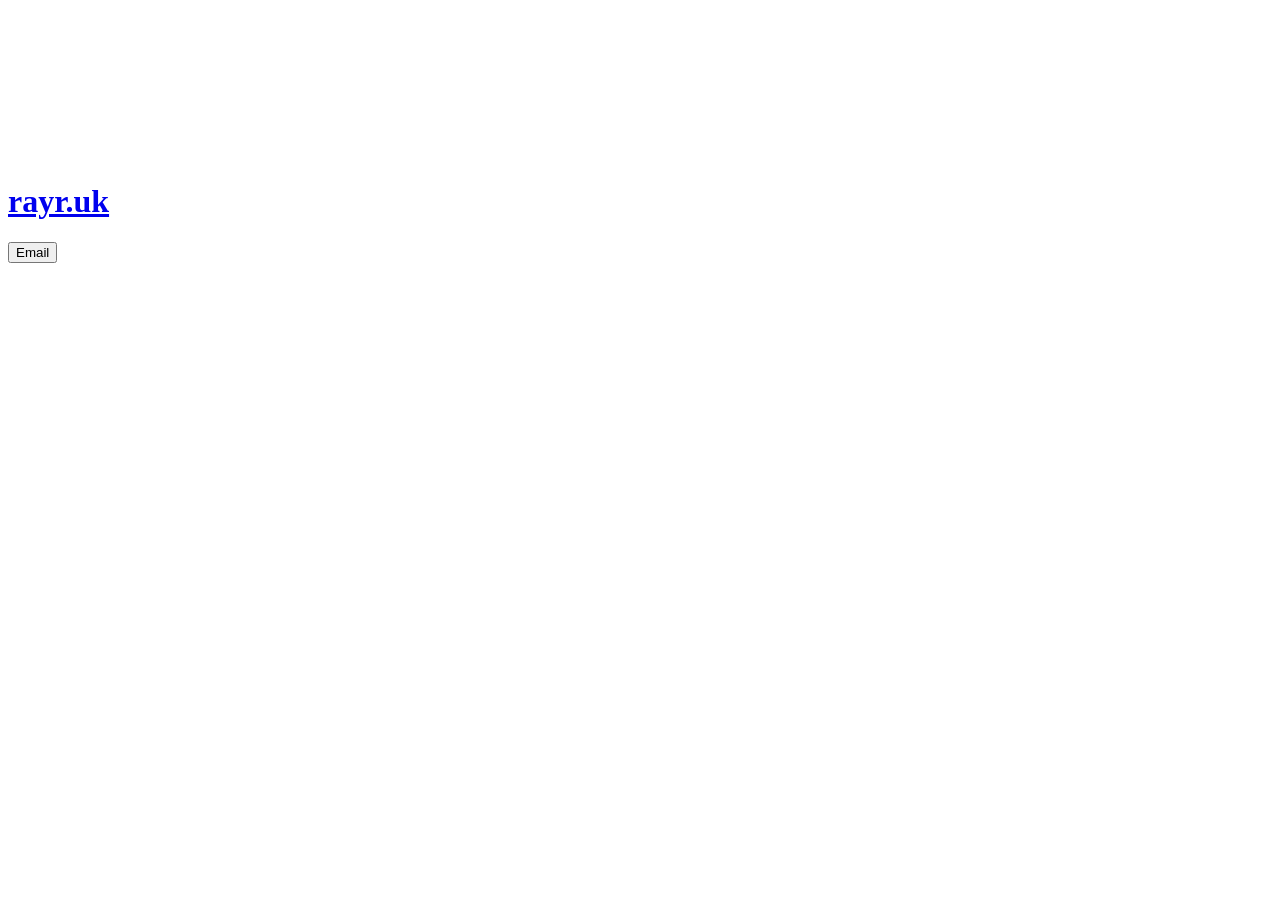
==== commit 55f6e862: "Update index.html" ====
--- a/index.html
+++ b/index.html
@@ -1,900 +1,26 @@
 <!DOCTYPE html>
 <html lang="en">
 <head>
-<meta charset="utf-8">
-<meta name="viewport" content="width=device-width, initial-scale=1, viewport-fit=cover">
-<title>DJ Visuals</title>
-<meta name="theme-color" content="#0a0716">
-<link rel="preconnect" href="https://fonts.googleapis.com">
-<link rel="preconnect" href="https://fonts.gstatic.com" crossorigin>
-<link href="https://fonts.googleapis.com/css2?family=DM+Sans:wght@400;500&family=Unbounded:wght@500;700&display=swap" rel="stylesheet">
+    <meta charset="UTF-8">
+    <meta name="viewport" content="width=device-width, initial-scale=1.0">
+    <title>RayR.uk</title>
+    <!-- CSS -->
+    <link rel="stylesheet" href="style.css">
+</head>
+<body>
 
-<!--
-  Made for RAYR.uk
-  19/09/2026
--->
+    <!-- Neon'd -->
+    <canvas id="c"></canvas>
 
-<style>
-  :root{
-    --base:#0a0716;
-    --pad:clamp(18px,4.5vw,64px);
-    --display:"Unbounded","Arial Black",system-ui,sans-serif;
-    --body:"DM Sans",system-ui,-apple-system,"Segoe UI",Roboto,sans-serif;
-  }
-  *{box-sizing:border-box;margin:0}
-  html,body{height:100%;background:var(--base);color:#fff;font-family:var(--body);overflow:hidden;-webkit-font-smoothing:antialiased}
+    <!-- Main -->
+    <div class="content-container">
+        <h1><a href="/time.html">rayr.uk</a></h1>
+        <a href="mailto:hello@rayr.uk" class="email-link">
+            <button>Email</button>
+        </a>
+    </div>
 
-  .stage{position:fixed;inset:0;overflow:hidden;touch-action:pan-y;user-select:none;-webkit-user-select:none;-webkit-tap-highlight-color:transparent}
-  .stage::after{ /* fine film grain over everything */
-    content:"";position:absolute;inset:0;z-index:4;pointer-events:none;opacity:.08;mix-blend-mode:overlay;
-    background-image:url("data:image/svg+xml,%3Csvg xmlns='http://www.w3.org/2000/svg' width='160' height='160'%3E%3Cfilter id='n'%3E%3CfeTurbulence type='fractalNoise' baseFrequency='.9' numOctaves='2' stitchTiles='stitch'/%3E%3C/filter%3E%3Crect width='100%25' height='100%25' filter='url(%23n)'/%3E%3C/svg%3E");
-  }
-
-  /* ---------- slides ---------- */
-  .slide{position:absolute;inset:0;visibility:hidden;background:var(--base);overflow:hidden}
-  .slide.active,.slide.leaving{visibility:visible}
-  .slide.active{z-index:2}
-  .slide.leaving{z-index:1}
-  .slide canvas,.slide .photo{position:absolute;inset:0;width:100%;height:100%;display:block}
-  .photo{object-fit:cover}
-  .slide.active .photo{animation:kb 16s ease-out both}
-  @keyframes kb{from{transform:scale(1.02)}to{transform:scale(1.12) translate(-1.5%,-1%)}}
-  .slide::after{ /* legibility scrim */
-    content:"";position:absolute;inset:0;pointer-events:none;
-    background:
-      linear-gradient(to top,rgba(8,5,18,.9) 0%,rgba(8,5,18,.55) 26%,transparent 52%),
-      linear-gradient(to bottom,rgba(8,5,18,.55),transparent 20%);
-  }
-
-  /* ---------- caption ---------- */
-  .caption{
-    position:absolute;z-index:2;left:var(--pad);right:var(--pad);
-    bottom:calc(var(--pad) + 74px + env(safe-area-inset-bottom));
-    transform:translateX(var(--drag,0px));transition:transform .45s cubic-bezier(.2,.8,.2,1);
-  }
-  .stage.dragging .caption{transition:none}
-  .caption h2{
-    font:700 clamp(1.9rem,6.2vw,4.3rem)/1.05 var(--display);
-    letter-spacing:-.025em;max-width:14ch;text-wrap:balance;
-  }
-  .w{display:inline-block;overflow:hidden;vertical-align:top;padding-bottom:.14em;margin-bottom:-.14em}
-  .w>span{display:inline-block;will-change:transform}
-  .caption p{
-    margin-top:1rem;max-width:34ch;font-size:clamp(1rem,1.5vw,1.2rem);line-height:1.5;color:rgba(255,255,255,.8);
-  }
-  .cta{
-    display:inline-flex;align-items:center;margin-top:1.4rem;padding:.9rem 1.6rem;border-radius:999px;
-    background:#fff;color:#0a0716;font:500 1rem var(--body);text-decoration:none;transition:background .25s,transform .25s;
-  }
-  .cta:hover{background:var(--c3)}
-  .cta:active{transform:scale(.97)}
-  .cta:focus-visible{outline:2px solid #fff;outline-offset:3px}
-
-  /* ---------- top navigation ---------- */
-  .tabs{
-    position:absolute;z-index:5;top:calc(env(safe-area-inset-top) + 10px);left:var(--pad);right:var(--pad);
-    display:grid;grid-auto-flow:column;grid-auto-columns:1fr;gap:clamp(6px,1vw,14px);
-  }
-  .tab{all:unset;display:block;cursor:pointer;padding:12px 0 10px;-webkit-tap-highlight-color:transparent}
-  .tab .bar{display:block;height:3px;border-radius:3px;background:rgba(255,255,255,.2);overflow:hidden}
-  .tab .bar b{display:block;height:100%;background:#fff;transform:scaleX(0);transform-origin:left}
-  .tab .label{display:none;margin-top:10px;font-size:.85rem;color:rgba(255,255,255,.55);transition:color .3s}
-  .tab:hover .label,.tab[aria-selected="true"] .label{color:#fff}
-  .tab:focus-visible{outline:2px solid #fff;outline-offset:2px;border-radius:4px}
-  @media(min-width:700px){.tab .label{display:block}}
-
-  /* ---------- controls ---------- */
-  .controls{
-    position:absolute;z-index:5;left:var(--pad);right:var(--pad);
-    bottom:calc(var(--pad)*.6 + env(safe-area-inset-bottom));
-    display:flex;justify-content:space-between;gap:12px;
-  }
-  .controls>div{display:flex;gap:8px}
-  @media(min-width:900px){
-    .controls{left:auto;bottom:calc(var(--pad) + env(safe-area-inset-bottom));gap:28px}
-    .caption{bottom:calc(var(--pad) + env(safe-area-inset-bottom));max-width:calc(100% - 340px)}
-  }
-  .btn{
-    all:unset;box-sizing:border-box;width:46px;height:46px;border-radius:50%;display:grid;place-items:center;cursor:pointer;
-    background:rgba(255,255,255,.08);border:1px solid rgba(255,255,255,.2);
-    backdrop-filter:blur(10px);-webkit-backdrop-filter:blur(10px);transition:background .2s,transform .2s;
-  }
-  .btn[hidden]{display:none}
-  .btn:hover{background:rgba(255,255,255,.18)}
-  .btn:active{transform:scale(.93)}
-  .btn:focus-visible{outline:2px solid #fff;outline-offset:3px}
-  .btn svg{width:20px;height:20px;fill:none;stroke:#fff;stroke-width:1.8;stroke-linecap:round;stroke-linejoin:round}
-  .play[data-playing="true"] .i-play,.play[data-playing="false"] .i-pause{display:none}
-  .snd[aria-pressed="true"] .off,.snd[aria-pressed="false"] .on{display:none}
-  .snd[aria-pressed="true"]{background:#fff}
-  .snd[aria-pressed="true"] svg{stroke:#0a0716}
-
-  /* ---------- audio callout ---------- */
-  .audio-callout{
-    position:fixed;z-index:9999;width:210px;padding:14px 16px;border-radius:14px;
-    background:rgba(20,15,35,.94);border:1px solid rgba(255,255,255,.18);
-    backdrop-filter:blur(14px);-webkit-backdrop-filter:blur(14px);
-    box-shadow:0 14px 34px rgba(0,0,0,.45);
-    font:500 14px/1.45 var(--body);color:#fff;
-    opacity:0;transform:translateY(8px) scale(.96);transform-origin:bottom center;
-    transition:opacity .4s ease,transform .4s ease;pointer-events:none;
-  }
-  .audio-callout.visible{opacity:1;transform:translateY(0) scale(1);pointer-events:auto}
-  .audio-callout::after{
-    content:"";position:absolute;top:100%;left:var(--arrow-left,50%);
-    width:12px;height:12px;background:rgba(20,15,35,.94);
-    border-right:1px solid rgba(255,255,255,.18);border-bottom:1px solid rgba(255,255,255,.18);
-    transform:rotate(45deg) translateY(-6px);
-  }
-  .audio-callout .ac-close{
-    all:unset;position:absolute;top:6px;right:8px;width:18px;height:18px;
-    display:grid;place-items:center;color:rgba(255,255,255,.5);cursor:pointer;font-size:13px;line-height:1;
-  }
-  .audio-callout .ac-close:hover{color:#fff}
-  .audio-callout .ac-dot{
-    position:absolute;bottom:-4px;left:calc(var(--arrow-left,50%) - 2px);
-    width:8px;height:8px;border-radius:50%;background:#ff5fa8;
-    animation:ac-pulse 1.8s infinite;
-  }
-  @keyframes ac-pulse{
-    0%{box-shadow:0 0 0 0 rgba(255,95,168,.55)}
-    70%{box-shadow:0 0 0 10px rgba(255,95,168,0)}
-    100%{box-shadow:0 0 0 0 rgba(255,95,168,0)}
-  }
-  @media (max-width:480px){
-    .audio-callout{width:180px;font-size:13px}
-  }
-</style>
-</head>
-
-<body>
-<main class="stage" aria-roledescription="carousel" aria-label="DJ visuals">
-
-  <section class="slide" data-scene="cdj" data-fx="wipe" data-label="CDJ"
-           style="--c1:#ff3d8b;--c2:#6c4bff;--c3:#ffb020" aria-roledescription="slide">
-    <div class="caption">
-      <h2>Two decks, one room</h2>
-      <p>Seamless digital curation, from the first track to the final blend.</p>
-    </div>
-  </section>
-
-  <section class="slide" data-scene="spectrum" data-fx="zoom" data-label="Low end"
-           style="--c1:#22e4ff;--c2:#7a5cff;--c3:#ff2d87" aria-roledescription="slide">
-    <div class="caption">
-      <h2>Feel the low end</h2>
-      <p>Deep, heavy low ends that hit your chest, bringing out the raw energy of classic house and garage cuts.</p>
-    </div>
-  </section>
-
-  <section class="slide" data-scene="lasers" data-fx="iris" data-label="Tunes"
-           style="--c1:#39ffb4;--c2:#22b8ff;--c3:#ff3d9a" aria-roledescription="slide">
-    <div class="caption">
-      <h2>The soundtrack drives the night</h2>
-      <p>Seamless transitions and relentless tunes that act as the true heartbeat of the entire event.</p>
-    </div>
-  </section>
-
-  <section class="slide" data-scene="mixer" data-fx="slide" data-label="Mixer"
-           style="--c1:#ff4d4d;--c2:#ffb020;--c3:#3dffa0" aria-roledescription="slide">
-    <div class="caption">
-      <h2>Hands on the mixer</h2>
-      <p>Every transition played live: EQ, filters and loops.</p>
-    </div>
-  </section>
-
-  <section class="slide" data-scene="waveform" data-fx="wipe" data-label="Waveforms"
-           style="--c1:#2f7bff;--c2:#ffb020;--c3:#f4f1ff" aria-roledescription="slide">
-    <div class="caption">
-      <h2>Blends you never notice</h2>
-      <p>Beat-matched by ear and by eye, so the floor never loses the groove.</p>
-    </div>
-  </section>
-
-  <section class="slide" data-scene="booking" data-fx="iris" data-label="Booking's"
-           style="--c1:#ff4f8b;--c2:#5a3cff;--c3:#ffb347" aria-roledescription="slide">
-    <div class="caption">
-      <h2>Bookings</h2>
-      <p>Clubs, festivals and private events. Tell me the date and the location.</p>
-      <p>bookings@rayr.uk</p>
-      <a class="cta" href="mailto:bookings@rayr.uk">Book a set</a>
-    </div>
-  </section>
-
-
-  <div class="tabs" role="tablist" aria-label="Choose a slide"></div>
-
-  <div class="controls">
-    <div>
-      <button class="btn" id="prev" type="button" aria-label="Previous slide"><svg viewBox="0 0 24 24"><path d="M15 5l-7 7 7 7"/></svg></button>
-      <button class="btn" id="next" type="button" aria-label="Next slide"><svg viewBox="0 0 24 24"><path d="M9 5l7 7-7 7"/></svg></button>
-    </div>
-    <div>
-      <button class="btn play" id="play" type="button" data-playing="true" aria-label="Pause autoplay">
-        <svg viewBox="0 0 24 24"><g class="i-pause"><path d="M9 6v12M15 6v12"/></g><g class="i-play"><path d="M8 5l11 7-11 7z"/></g></svg>
-      </button>
-      <button class="btn snd" id="snd" type="button" aria-pressed="false" aria-label="Play beat">
-        <svg viewBox="0 0 24 24"><path d="M4 9.5v5h3.5l4.5 4v-13l-4.5 4z"/><path class="on" d="M15.5 9a4 4 0 010 6M18 6.5a8 8 0 010 11"/><path class="off" d="M16 9.5l5 5M21 9.5l-5 5"/></svg>
-      </button>
-      <button class="btn" id="fs" type="button" aria-label="Full screen"><svg viewBox="0 0 24 24"><path d="M4 9V4h5M20 9V4h-5M4 15v5h5M20 15v5h-5"/></svg></button>
-    </div>
-  </div>
-</main>
-
-<script>
-(() => {
-'use strict';
-
-/* ================= settings ================= */
-const BPM = 126;
-const AUTOPLAY_MS = 7000;
-
-/* ================= helpers ================= */
-const TAU = Math.PI * 2;
-const $  = (s, r = document) => r.querySelector(s);
-const $$ = (s, r = document) => [...r.querySelectorAll(s)];
-const clamp = (v, a, b) => Math.min(b, Math.max(a, v));
-const lerp  = (a, b, k) => a + (b - a) * k;
-const reduce = matchMedia('(prefers-reduced-motion: reduce)').matches;
-
-const hex = h => { h = h.trim().replace('#', ''); if (h.length === 3) h = h.replace(/./g, '$&$&'); const n = parseInt(h, 16); return [n >> 16 & 255, n >> 8 & 255, n & 255]; };
-const rgba = (c, a = 1) => `rgba(${c[0] | 0},${c[1] | 0},${c[2] | 0},${a})`;
-const mix  = (a, b, k) => [lerp(a[0], b[0], k), lerp(a[1], b[1], k), lerp(a[2], b[2], k)];
-const ramp3 = (c, k) => k < .5 ? mix(c[0], c[1], k * 2) : mix(c[1], c[2], (k - .5) * 2);
-const BASE = hex('#0a0716');
-
-function rng(seed) { return () => { seed |= 0; seed = seed + 0x6D2B79F5 | 0; let t = Math.imul(seed ^ seed >>> 15, 1 | seed); t = t + Math.imul(t ^ t >>> 7, 61 | t) ^ t; return ((t ^ t >>> 14) >>> 0) / 4294967296; }; }
-function circle(g, x, y, r) { g.beginPath(); g.arc(x, y, r, 0, TAU); }
-function rr(g, x, y, w, h, r) { r = Math.min(r, w / 2, h / 2); g.beginPath(); g.moveTo(x + r, y); g.arcTo(x + w, y, x + w, y + h, r); g.arcTo(x + w, y + h, x, y + h, r); g.arcTo(x, y + h, x, y, r); g.arcTo(x, y, x + w, y, r); g.closePath(); }
-function glow(g, x, y, r, col, a) { const gr = g.createRadialGradient(x, y, 0, x, y, r); gr.addColorStop(0, rgba(col, a)); gr.addColorStop(1, rgba(col, 0)); g.fillStyle = gr; g.fillRect(x - r, y - r, r * 2, r * 2); }
-function backdrop(s, x, y, r, col, a) { const g = s.ctx; g.fillStyle = rgba(BASE); g.fillRect(0, 0, s.w, s.h); glow(g, x, y, r, col, a); }
-
-/* ================= scenes ================= */
-const SCENES = {};
-
-/* ---- 1. cdjs ---- */
-function deck(s, f, cx, cy, r, spin, ca, cb, idx) {
-  const g = s.ctx;
-  const hw = r * 1.34, hh = r * 1.3;
-  glow(g, cx, cy, r * 2.3, ca, .14 + .22 * f.env);
-
-  /* chassis */
-  rr(g, cx - hw, cy - hh, hw * 2, hh * 2, r * .12);
-  let bg = g.createLinearGradient(cx - hw, cy - hh, cx + hw, cy + hh);
-  bg.addColorStop(0, '#232535'); bg.addColorStop(1, '#0d0e16');
-  g.fillStyle = bg; g.fill();
-  g.lineWidth = 1.2; g.strokeStyle = rgba(ca, .3); g.stroke();
-  g.strokeStyle = 'rgba(255,255,255,.05)'; g.lineWidth = 1;
-  g.beginPath(); g.moveTo(cx - hw + r * .1, cy - hh + r * .06); g.lineTo(cx + hw - r * .1, cy - hh + r * .06); g.stroke();
-
-  /* waveform display screen */
-  const sw = hw * 1.4, sh = hh * .32, sx = cx - hw * .92, sy = cy - hh * .88;
-  rr(g, sx, sy, sw, sh, r * .06);
-  g.fillStyle = '#050710'; g.fill(); g.lineWidth = 1; g.strokeStyle = rgba(ca, .5); g.stroke();
-  g.save();
-  g.beginPath(); rr(g, sx + 2, sy + 2, sw - 4, sh - 4, r * .05); g.clip();
-  const bars = 34;
-  for (let i = 0; i < bars; i++) {
-    const bx = sx + 4 + i * (sw - 8) / bars;
-    const amp = (0.25 + 0.65 * Math.abs(Math.sin(i * .45 + f.t * .6 + idx * 3))) * (sh * .42);
-    g.fillStyle = rgba(cb, .55);
-    g.fillRect(bx, sy + sh / 2 - amp / 2, (sw - 8) / bars * .6, amp);
-  }
-  const phX = sx + 4 + ((f.t * .05 + idx * .3) % 1) * (sw - 8);
-  g.strokeStyle = rgba(ca, .95); g.lineWidth = 1.5;
-  g.beginPath(); g.moveTo(phX, sy + 2); g.lineTo(phX, sy + sh - 2); g.stroke();
-  g.restore();
-  circle(g, sx + sw - 6, sy + 6, 2); g.fillStyle = rgba(ca, .5 + .5 * Math.sin(f.t * 3 + idx)); g.fill();
-
-  /* browse encoder, top-right of screen */
-  const bkx = cx + hw * .78, bky = sy + sh / 2;
-  circle(g, bkx, bky, r * .09); g.fillStyle = '#141420'; g.fill(); g.strokeStyle = 'rgba(255,255,255,.2)'; g.lineWidth = 1; g.stroke();
-  const ba = f.t * .5 + idx;
-  g.strokeStyle = rgba(cb, .8); g.lineWidth = 1.5;
-  g.beginPath(); g.moveTo(bkx, bky); g.lineTo(bkx + Math.cos(ba) * r * .07, bky + Math.sin(ba) * r * .07); g.stroke();
-
-  /* jog wheel */
-  const jr = r * .92, jcy = cy + hh * .06;
-  circle(g, cx, jcy, jr * 1.06); g.fillStyle = '#050409'; g.fill();
-  g.save(); g.translate(cx, jcy);
-  for (let k = 0; k < 60; k++) {
-    const a = k / 60 * TAU;
-    g.strokeStyle = 'rgba(255,255,255,.08)'; g.lineWidth = 1;
-    g.beginPath(); g.moveTo(Math.cos(a) * jr * .97, Math.sin(a) * jr * .97); g.lineTo(Math.cos(a) * jr * 1.04, Math.sin(a) * jr * 1.04); g.stroke();
-  }
-  g.restore();
-
-  const nLeds = 28;
-  for (let k = 0; k < nLeds; k++) {
-    const a = k / nLeds * TAU;
-    const lit = ((spin % TAU) - a + TAU) % TAU < .35;
-    circle(g, cx + Math.cos(a) * jr * 1.1, jcy + Math.sin(a) * jr * 1.1, r * (lit ? .02 : .012));
-    g.fillStyle = lit ? rgba(cb, .95) : 'rgba(255,255,255,.15)'; g.fill();
-  }
-
-  circle(g, cx, jcy, jr * .9);
-  let jg = g.createRadialGradient(cx, jcy, jr * .1, cx, jcy, jr * .9);
-  jg.addColorStop(0, '#1c1c26'); jg.addColorStop(1, '#08070c');
-  g.fillStyle = jg; g.fill(); g.lineWidth = 1; g.strokeStyle = 'rgba(255,255,255,.08)'; g.stroke();
-
-  g.save(); g.translate(cx, jcy); g.rotate(spin);
-  circle(g, 0, 0, jr * .34);
-  let lg = g.createLinearGradient(-jr * .34, -jr * .34, jr * .34, jr * .34);
-  lg.addColorStop(0, rgba(ca)); lg.addColorStop(1, rgba(cb));
-  g.fillStyle = lg; g.fill();
-  g.fillStyle = 'rgba(5,4,9,.8)'; g.fillRect(-jr * .34, -jr * .02, jr * .68, jr * .04);
-  g.restore();
-  circle(g, cx, jcy, jr * .05); g.fillStyle = '#e8e5f7'; g.fill();
-  glow(g, cx, jcy, jr * .4, cb, .18 + .3 * f.env);
-
-  /* tempo fader */
-  const fx = cx + hw - r * .14, fy0 = jcy - jr * .85, fy1 = jcy + jr * .85;
-  rr(g, fx - 2, fy0, 4, fy1 - fy0, 2); g.fillStyle = '#05030b'; g.fill();
-  g.strokeStyle = 'rgba(255,255,255,.15)'; g.lineWidth = 1;
-  g.beginPath(); g.moveTo(fx - r * .1, (fy0 + fy1) / 2); g.lineTo(fx + r * .1, (fy0 + fy1) / 2); g.stroke();
-  const fyy = lerp(fy0, fy1, .5 + .22 * Math.sin(f.t * .4 + idx * 2));
-  rr(g, fx - r * .065, fyy - r * .045, r * .13, r * .09, 2); g.fillStyle = '#ded9f3'; g.fill();
-  g.fillStyle = rgba(ca); g.fillRect(fx - r * .045, fyy - 1, r * .09, 2);
-
-  /* transport buttons */
-  const by = cy + hh - r * .22;
-  const cueX = cx - hw + r * .28, playX = cueX + r * .42;
-  circle(g, cueX, by, r * .13); g.fillStyle = 'rgba(255,255,255,.05)'; g.fill(); g.strokeStyle = 'rgba(255,255,255,.3)'; g.lineWidth = 1.2; g.stroke();
-  g.fillStyle = 'rgba(255,255,255,.7)'; g.fillRect(cueX - r * .045, by - r * .045, r * .09, r * .09);
-  circle(g, playX, by, r * .13); g.fillStyle = rgba(ca, .25 + .55 * f.env); g.fill(); g.strokeStyle = rgba(ca, .9); g.lineWidth = 1.2; g.stroke();
-  g.beginPath(); g.moveTo(playX - r * .045, by - r * .06); g.lineTo(playX - r * .045, by + r * .06); g.lineTo(playX + r * .07, by); g.closePath();
-  g.fillStyle = 'rgba(255,255,255,.85)'; g.fill();
-
-  /* hot cue pads */
-  const padR = r * .075, padGap = r * .2, padStartX = cx + hw - r * .28 - padGap * 3;
-  const padHues = ['#ff5f5f', '#ffd166', '#6dff8f', '#5fa8ff'];
-  for (let i = 0; i < 4; i++) {
-    const px = padStartX + i * padGap;
-    const pulse = .55 + .45 * Math.sin(f.t * 2 + idx * 2 + i * 1.7);
-    rr(g, px - padR, by - padR, padR * 2, padR * 2, padR * .35);
-    g.globalAlpha = pulse; g.fillStyle = padHues[i]; g.fill(); g.globalAlpha = 1;
-    g.strokeStyle = 'rgba(0,0,0,.4)'; g.lineWidth = 1; g.stroke();
-  }
-}
-
-SCENES.cdj = {
-  draw(s, f) {
-    const { w, h } = s, [c1, c2, c3] = s.col;
-    backdrop(s, w * .5, h * .4, Math.max(w, h) * .7, c2, .26 + .12 * f.env);
-    const spin = f.t * TAU * .555;
-    if (w / h > 1.05) {
-      const r = Math.min(w * .135, h * .28), cy = h * .4;
-      deck(s, f, w * .3, cy, r, spin, c1, c3, 0);
-      deck(s, f, w * .7, cy, r, spin * 1.03 + 1.2, c2, c1, 1);
-    } else {
-      deck(s, f, w * .5, h * .34, Math.min(w * .34, h * .19), spin, c1, c3, 0);
-    }
-  }
-};
-
-/* ---- 2. spectrum wall ---- */
-SCENES.spectrum = {
-  init(s) {
-    s.n = s.w < 560 ? 22 : s.w < 1000 ? 36 : 52;
-    s.v = new Float32Array(s.n); s.pk = new Float32Array(s.n);
-    s.ramp = Array.from({ length: 24 }, (_, q) => rgba(ramp3(s.col, q / 23), 1));
-  },
-  draw(s, f) {
-    const g = s.ctx, { w, h, n } = s, cy = h * .39;
-    backdrop(s, w * .5, cy, Math.max(w, h) * .55, s.col[1], .3 + .15 * f.env);
-    g.lineWidth = 2;
-    g.strokeStyle = rgba(s.col[0], .16 + .16 * f.env); circle(g, w * .5, cy, Math.min(w, h) * (.3 + .03 * f.env)); g.stroke();
-    g.strokeStyle = rgba(s.col[1], .12); circle(g, w * .5, cy, Math.min(w, h) * (.42 + .05 * f.env)); g.stroke();
-
-    const pad = w * .06, slot = (w - pad * 2) / n, bw = Math.max(3, slot * .66);
-    const maxH = Math.min(h * .3, 300), seg = Math.max(5, maxH / 26), step = seg * 1.38, maxSeg = Math.floor(maxH / step);
-    for (let i = 0; i < n; i++) {
-      const k = i / (n - 1), m = Math.abs(k - .5) * 2;
-      const wob = Math.abs(Math.sin(f.t * (1.4 + m * 3.2) + i * 1.7)) * Math.abs(Math.sin(f.t * (.8 + m * 2.3) + i * .61));
-      const emph = Math.max(0, 1 - Math.abs(k - f.px) * 4) * .22;
-      const target = clamp((.3 + .7 * wob) * (1 - m * .5) + f.env * (1 - m) * .45 + emph, 0, 1);
-      s.v[i] += (target - s.v[i]) * (target > s.v[i] ? .55 : .14);
-      s.pk[i] = Math.max(s.v[i], s.pk[i] - f.dt * .45);
-      const x = pad + i * slot + (slot - bw) / 2;
-      const lit = Math.round(s.v[i] * maxSeg), pkSeg = Math.min(maxSeg - 1, Math.round(s.pk[i] * maxSeg));
-      for (let j = 0; j < maxSeg; j++) {
-        const a = j < lit ? 1 : j === pkSeg ? .9 : .07;
-        g.fillStyle = s.ramp[Math.round(j / (maxSeg - 1) * 23)];
-        g.globalAlpha = a;      g.fillRect(x, cy - 3 - j * step - seg, bw, seg);
-        g.globalAlpha = a * .3; g.fillRect(x, cy + 3 + j * step, bw, seg);
-      }
-    }
-    g.globalAlpha = 1;
-    g.fillStyle = 'rgba(255,255,255,.35)'; g.fillRect(pad, cy - 1, w - pad * 2, 2);
-  }
-};
-
-/* ---- 3. lasers + crowd ---- */
-SCENES.lasers = {
-  init(s) {
-    const r = rng(11);
-    s.emit = [.14, .38, .62, .86];
-    s.rows = [];
-    [{ y: .84, sc: .62, col: '#1b1336' }, { y: .91, sc: .82, col: '#100a24' }, { y: .98, sc: 1, col: '#05030c' }].forEach(sp => {
-      const hr = clamp(s.w * .03, 13, 26) * sp.sc, people = [];
-      for (let x = -hr; x < s.w + hr; x += hr * 2.15) {
-        people.push({ x: x + r() * hr * .8, y: s.h * sp.y + (r() - .5) * hr * .6, hr, arm: r() < .55 ? (r() < .5 ? 1 : 2) : 0, ph: r() * 2, sw: r() * TAU });
-      }
-      s.rows.push({ col: sp.col, people });
-    });
-  },
-  draw(s, f) {
-    const g = s.ctx, { w, h } = s;
-    backdrop(s, w * .5, h * .1, Math.max(w, h) * .7, s.col[1], .35);
-    for (let i = 0; i < 3; i++) glow(g, w * (.2 + .3 * i) + Math.sin(f.t * .2 + i) * w * .08, h * (.35 + .1 * Math.sin(f.t * .13 + i * 2)), Math.max(w, h) * .35, s.col[i], .1 + .06 * f.env);
-
-    g.save(); g.globalCompositeOperation = 'lighter'; g.lineCap = 'round';
-    const L = Math.hypot(w, h) * 1.2, N = w < 700 ? 5 : 7;
-    s.emit.forEach((ex, e) => {
-      const x0 = ex * w, y0 = -6;
-      glow(g, x0, y0 + 6, 60 + 30 * f.env, s.col[e % 3], .55);
-      for (let b = 0; b < N; b++) {
-        const a = Math.PI / 2 + (b - (N - 1) / 2) * (.13 + .05 * f.env) + Math.sin(f.t * (.55 + e * .17) + e * 1.9) * (e % 2 ? .5 : -.5) + (f.px - .5) * .35;
-        const col = s.col[(b + e) % 3];
-        g.beginPath(); g.moveTo(x0, y0); g.lineTo(x0 + Math.cos(a) * L, y0 + Math.sin(a) * L);
-        g.strokeStyle = rgba(col, .05 + .06 * f.env); g.lineWidth = 9; g.stroke();
-        g.strokeStyle = rgba(col, .5 + .45 * f.env); g.lineWidth = 1.4; g.stroke();
-      }
-    });
-    g.restore();
-
-    g.lineCap = 'round';
-    s.rows.forEach((row, ri) => {
-      g.fillStyle = row.col; g.strokeStyle = row.col;
-      row.people.forEach(p => {
-        const hr = p.hr, hop = Math.abs(Math.sin((f.beat + p.ph) * Math.PI)) * hr * .35 * (ri === 2 ? 1.2 : 1), y = p.y - hop;
-        if (p.arm) {
-          g.lineWidth = hr * .62;
-          for (let a = 0; a < p.arm; a++) {
-            const side = p.arm === 2 ? (a ? 1 : -1) : (p.sw > 3 ? 1 : -1);
-            const sx = p.x + side * hr, sy = y + hr * 1.6;
-            const hx = sx + side * hr * .45 + Math.sin(f.t * 2.2 + p.sw + a) * hr * .55;
-            const hy = y - hr * (2.5 + .6 * Math.sin(f.t * 1.7 + p.sw * 2 + a) + .5 * f.env);
-            g.beginPath(); g.moveTo(sx, sy); g.lineTo(hx, hy); g.stroke();
-          }
-        }
-        circle(g, p.x, y, hr); g.fill();
-        rr(g, p.x - hr * 1.4, y + hr * 1.05, hr * 2.8, h, hr * .9); g.fill();
-      });
-    });
-  }
-};
-
-/* ---- 4. mixer + jog wheels ---- */
-function jog(s, f, cx, cy, r, spin, ca, cb) {
-  const g = s.ctx;
-  glow(g, cx, cy, r * 1.5, ca, .12 + .14 * f.env);
-  circle(g, cx, cy, r); g.fillStyle = '#0a0716'; g.fill(); g.strokeStyle = 'rgba(255,255,255,.1)'; g.lineWidth = 1.5; g.stroke();
-  const head = ((spin % TAU) + TAU) % TAU;
-  for (let k = 0; k < 60; k++) {
-    const a = k / 60 * TAU; let d = head - a; d = ((d % TAU) + TAU) % TAU;
-    const al = clamp(1 - d / (TAU * .45), 0, 1);
-    circle(g, cx + Math.cos(a) * r * .92, cy + Math.sin(a) * r * .92, r * .017); g.fillStyle = rgba(ca, .12 + .88 * al); g.fill();
-  }
-  const pg = g.createRadialGradient(cx - r * .2, cy - r * .3, r * .1, cx, cy, r * .8);
-  pg.addColorStop(0, '#2b2447'); pg.addColorStop(1, '#120d24');
-  circle(g, cx, cy, r * .8); g.fillStyle = pg; g.fill();
-  g.strokeStyle = 'rgba(255,255,255,.05)'; g.lineWidth = 1;
-  for (let q = .5; q < .8; q += .07) { circle(g, cx, cy, r * q); g.stroke(); }
-  circle(g, cx, cy, r * .42); g.fillStyle = '#06040d'; g.fill();
-  g.strokeStyle = rgba(cb, .95); g.lineWidth = 3; g.lineCap = 'round';
-  g.beginPath(); g.arc(cx, cy, r * .38, head - 1.2, head); g.stroke();
-  g.textAlign = 'center'; g.textBaseline = 'middle';
-  g.fillStyle = '#fff'; g.font = `700 ${r * .2}px Unbounded, system-ui, sans-serif`; g.fillText(BPM, cx, cy - r * .03);
-  g.fillStyle = 'rgba(255,255,255,.55)'; g.font = `500 ${r * .08}px "DM Sans", system-ui, sans-serif`; g.fillText('BPM', cx, cy + r * .17);
-}
-function channels(s, f, x, y, w, h) {
-  const g = s.ctx, [c1, c2, c3] = s.col, cw = w / 4, kr = Math.min(cw * .2, h * .055);
-  for (let c = 0; c < 4; c++) {
-    const cx = x + cw * (c + .5), tint = [c1, c2, c3, c2][c];
-    for (let k = 0; k < 3; k++) {
-      const ky = y + h * (.1 + k * .15) + kr * .4;
-      const val = .5 + .5 * Math.sin(f.t * (.35 + .11 * c + .07 * k) + c * 2 + k);
-      const a0 = Math.PI * .75, a1 = a0 + val * Math.PI * 1.5;
-      circle(g, cx, ky, kr); g.fillStyle = '#262041'; g.fill(); g.strokeStyle = 'rgba(255,255,255,.14)'; g.lineWidth = 1; g.stroke();
-      g.lineCap = 'round'; g.strokeStyle = rgba(tint, .9); g.lineWidth = 2;
-      g.beginPath(); g.arc(cx, ky, kr * 1.35, a0, a1); g.stroke();
-      g.strokeStyle = '#fff';
-      g.beginPath(); g.moveTo(cx + Math.cos(a1) * kr * .35, ky + Math.sin(a1) * kr * .35); g.lineTo(cx + Math.cos(a1) * kr * .85, ky + Math.sin(a1) * kr * .85); g.stroke();
-    }
-    const ty = y + h * .56, th = h * .34, segs = 12, sh = th / segs;
-    const lvl = clamp(.42 + .3 * Math.sin(f.t * (1.7 + c * .4) + c * 1.9) + f.env * .32 * (c === 3 ? .6 : 1), 0, 1), lit = Math.round(lvl * segs);
-    for (let j = 0; j < segs; j++) {
-      const col = j < 7 ? c3 : j < 10 ? c2 : c1;
-      g.fillStyle = rgba(col, j < lit ? 1 : .13);
-      g.fillRect(cx - cw * .28 - cw * .07, ty + th - (j + 1) * sh + 1, cw * .14, sh - 2);
-    }
-    const fx = cx + cw * .22;
-    rr(g, fx - 2, ty, 4, th, 2); g.fillStyle = '#05030b'; g.fill();
-    const fy = ty + th * (1 - (.5 + .38 * Math.sin(f.t * .28 + c * 1.6 + .5)));
-    rr(g, fx - cw * .13, fy - th * .06, cw * .26, th * .12, 3); g.fillStyle = '#dcd7f2'; g.fill();
-    g.fillStyle = rgba(tint); g.fillRect(fx - cw * .13 + 3, fy - 1, cw * .26 - 6, 2);
-  }
-  const cy = y + h * .97, cwid = w * .5, cx0 = x + (w - cwid) / 2;
-  rr(g, cx0, cy - 2, cwid, 4, 2); g.fillStyle = '#05030b'; g.fill();
-  const cp = .5 + .42 * Math.sin(f.t * .5);
-  rr(g, cx0 + cwid * cp - cw * .14, cy - h * .03, cw * .28, h * .06, 3); g.fillStyle = '#dcd7f2'; g.fill();
-  g.fillStyle = rgba(c2); g.fillRect(cx0 + cwid * cp - 1, cy - h * .03 + 3, 2, h * .06 - 6);
-}
-SCENES.mixer = {
-  draw(s, f) {
-    const g = s.ctx, { w, h } = s, [c1, c2] = s.col;
-    backdrop(s, w * .5, h * .35, Math.max(w, h) * .6, c2, .14 + .1 * f.env);
-    const wide = w / h > 1.15;
-    const PW = wide ? Math.min(w * .9, 1180) : Math.min(w * .92, 500);
-    const PH = wide ? Math.min(h * .5, PW * .4) : Math.min(h * .48, PW * 1.08);
-    const px = (w - PW) / 2, py = Math.max(84, h * .13);
-    rr(g, px, py, PW, PH, PH * .05);
-    const pg = g.createLinearGradient(0, py, 0, py + PH); pg.addColorStop(0, '#1c1733'); pg.addColorStop(1, '#0f0b1f');
-    g.fillStyle = pg; g.fill(); g.strokeStyle = 'rgba(255,255,255,.08)'; g.lineWidth = 1; g.stroke();
-    if (wide) {
-      const jr = PH * .36;
-      jog(s, f, px + PW * .17, py + PH * .5, jr, f.t * TAU * .555, c1, c2);
-      jog(s, f, px + PW * .83, py + PH * .5, jr, f.t * TAU * .555 + 1.7, c2, c1);
-      channels(s, f, px + PW * .33, py + PH * .05, PW * .34, PH * .9);
-    } else {
-      channels(s, f, px + PW * .05, py + PH * .05, PW * .9, PH * .9);
-    }
-  }
-};
-
-/* ---- 5. waveforms ---- */
-function bands(p, seed) {
-  const fr = p - Math.floor(p);
-  const sec = clamp(.55 + .45 * Math.sin(p * .19 + seed) * Math.sin(p * .07 + seed * 2), .12, 1);
-  const kick = Math.exp(-fr * 5), off = Math.exp(-((fr + .5) % 1) * 7);
-  return [
-    clamp((.22 + .78 * kick) * sec, 0, 1),
-    clamp((.25 + .3 * Math.abs(Math.sin(p * 2.7 + seed)) + .25 * off) * sec, 0, 1),
-    clamp((.15 + .55 * off * (.6 + .4 * Math.sin(p * 11))) * sec, 0, 1)
-  ];
-}
-SCENES.waveform = {
-  draw(s, f) {
-    const g = s.ctx, { w, h } = s, [c1, c2, c3] = s.col;
-    backdrop(s, w * .5, h * .3, Math.max(w, h) * .6, c1, .2 + .08 * f.env);
-    const ppb = clamp(w / 9, 44, 120), cx = w * .5, x0 = Math.max(12, w * .03), x1 = w - x0;
-    const top = Math.max(84, h * .13), ovH = 34, stripH = clamp(h * .17, 88, 150);
-
-    /* overview of the whole track */
-    const LEN = 192, pos = (f.beat % LEN) / LEN * (x1 - x0) + x0;
-    for (let x = x0; x < x1; x += 3) {
-      const b = bands((x - x0) / (x1 - x0) * LEN, .7), hh = (b[0] * .7 + b[1] * .3) * ovH * .5;
-      g.fillStyle = rgba(c2, x < pos ? .9 : .32); g.fillRect(x, top + ovH / 2 - hh, 2, hh * 2);
-    }
-    g.fillStyle = '#fff'; g.fillRect(pos - 1, top - 4, 2, ovH + 8);
-
-    const strips = [{ y: top + ovH + 20, off: 0, label: 'A' }, { y: top + ovH + 20 + stripH + 14, off: 37.5, label: 'B' }];
-    strips.forEach((st, si) => {
-      const cy = st.y + stripH / 2, bpos = f.beat + st.off;
-      rr(g, x0, st.y, x1 - x0, stripH, 10); g.fillStyle = 'rgba(255,255,255,.035)'; g.fill();
-      g.strokeStyle = rgba(c1, .14 + .3 * f.env); g.lineWidth = 1; g.stroke();
-      g.save(); rr(g, x0, st.y, x1 - x0, stripH, 10); g.clip();
-
-      g.font = '500 11px "DM Sans",system-ui,sans-serif'; g.textAlign = 'left'; g.textBaseline = 'top';
-      const k0 = Math.floor(bpos - (cx - x0) / ppb) - 1, k1 = Math.ceil(bpos + (x1 - cx) / ppb) + 1;
-      for (let k = k0; k <= k1; k++) {
-        const x = cx + (k - bpos) * ppb, down = ((k % 4) + 4) % 4 === 0;
-        g.fillStyle = down ? 'rgba(255,255,255,.28)' : 'rgba(255,255,255,.1)';
-        g.fillRect(x, st.y, down ? 2 : 1, stripH);
-        if (down) { g.fillStyle = 'rgba(255,255,255,.55)'; g.fillText(Math.abs(Math.floor(k / 4)) + 1, x + 5, st.y + stripH - 16); }
-        if (((k % 32) + 32) % 32 === 0) { g.fillStyle = rgba(c2); g.fillRect(x, st.y, 16, 10); g.fillStyle = '#0a0716'; g.fillText('ABC'[((Math.floor(k / 32) % 3) + 3) % 3], x + 4, st.y - 1); }
-      }
-
-      const hh = stripH * .44;
-      for (let x = x0; x < x1; x += 3) {
-        const b = bands(bpos + (x - cx) / ppb, si * 2.3 + .7);
-        g.globalAlpha = x < cx ? .5 : 1;
-        let a = hh * b[0];       g.fillStyle = rgba(c1); g.fillRect(x, cy - a, 2, a * 2);
-        a = hh * b[1] * .72;     g.fillStyle = rgba(c2); g.fillRect(x, cy - a, 2, a * 2);
-        a = hh * b[2] * .45;     g.fillStyle = rgba(c3); g.fillRect(x, cy - a, 2, a * 2);
-      }
-      g.globalAlpha = 1;
-      g.restore();
-
-      circle(g, x0 + 20, st.y + 20, 11); g.fillStyle = rgba(c2); g.fill();
-      g.fillStyle = '#0a0716'; g.font = '700 12px "DM Sans",system-ui,sans-serif'; g.textAlign = 'center'; g.textBaseline = 'middle'; g.fillText(st.label, x0 + 20, st.y + 20.5);
-    });
-
-    const yT = top + ovH + 8, yB = strips[1].y + stripH + 6;
-    glow(g, cx, (yT + yB) / 2, stripH * 1.3, [255, 255, 255], .08 + .1 * f.env);
-    g.fillStyle = '#fff'; g.fillRect(cx - 1, yT, 2, yB - yT);
-    g.beginPath(); g.moveTo(cx - 7, yT); g.lineTo(cx + 7, yT); g.lineTo(cx, yT + 9); g.fill();
-    g.beginPath(); g.moveTo(cx - 7, yB); g.lineTo(cx + 7, yB); g.lineTo(cx, yB - 9); g.fill();
-  }
-};
-
-/* ---- 6. booking set ---- */
-SCENES.booking = {
-  init(s) { const r = rng(5); s.stars = Array.from({ length: 70 }, () => ({ x: r(), y: r() * .5, p: r() * TAU, z: .5 + r() })); },
-  draw(s, f) {
-    const g = s.ctx, { w, h } = s, [c1, c2, c3] = s.col;
-    const hz = h * .6, wide = w / h > 1.1;
-    const sx = wide ? w * .66 : w * .5, sr = wide ? Math.min(w, h) * .19 : w * .27, sy = hz - sr * .3;
-
-    let gr = g.createLinearGradient(0, 0, 0, hz);
-    gr.addColorStop(0, rgba(BASE)); gr.addColorStop(.5, rgba(mix(BASE, c2, .55)));
-    gr.addColorStop(.85, rgba(mix(c2, c1, .75))); gr.addColorStop(1, rgba(mix(c1, c3, .7)));
-    g.fillStyle = gr; g.fillRect(0, 0, w, hz);
-    s.stars.forEach(t => { g.fillStyle = `rgba(255,255,255,${(.25 + .5 * (.5 + .5 * Math.sin(f.t * 1.3 * t.z + t.p))) * (1 - t.y / .55)})`; g.fillRect(t.x * w, t.y * hz, t.z * 1.6, t.z * 1.6); });
-
-    glow(g, sx, sy, sr * 3.2, c3, .35 + .15 * f.env);
-    glow(g, sx, sy, sr * 1.8, c1, .4);
-    g.save(); g.beginPath(); g.rect(0, 0, w, hz); g.clip();
-    for (let k = 0; k < 4; k++) {
-      const ph = ((f.beat * .5 + k / 4) % 1 + 1) % 1;
-      g.strokeStyle = rgba(c3, (1 - ph) * .55); g.lineWidth = .6 + 3 * (1 - ph);
-      circle(g, sx, sy, sr * (1.05 + ph * 3.4)); g.stroke();
-    }
-    g.restore();
-    const sg = g.createLinearGradient(0, sy - sr, 0, sy + sr);
-    sg.addColorStop(0, rgba(mix(c3, [255, 255, 255], .35))); sg.addColorStop(1, rgba(c1));
-    circle(g, sx, sy, sr * (1 + .025 * f.env)); g.fillStyle = sg; g.fill();
-
-    const wg = g.createLinearGradient(0, hz, 0, h);
-    wg.addColorStop(0, rgba(mix(c1, BASE, .55))); wg.addColorStop(.5, rgba(mix(c2, BASE, .8))); wg.addColorStop(1, rgba(BASE));
-    g.fillStyle = wg; g.fillRect(0, hz, w, h - hz);
-    g.fillStyle = rgba(c3, .5); g.fillRect(0, hz - 1, w, 2);
-    for (let j = 0; j < 26; j++) {
-      const y = hz + 2 + j * j * .55 + j * 2; if (y > h) break;
-      const wd = sr * (1.1 - j / 30) * (1 + .25 * Math.sin(f.t * 2.1 + j * 1.3));
-      g.fillStyle = rgba(c3, .55 * (1 - j / 26) * (.7 + .3 * f.env));
-      g.fillRect(sx - wd / 2 + Math.sin(f.t * 1.4 + j) * sr * .06, y, wd, 1.5 + j * .12);
-    }
-
-    /* DJ silhouette */
-    const u = sr * .2, bob = f.env * u * .12;
-    const headY = hz - sr * .12 - bob, shY = headY + u * 1.9, tblY = hz + sr * .72, tw = u * 1.9;
-    g.fillStyle = '#05030d'; g.strokeStyle = '#05030d'; g.lineCap = 'round'; g.lineJoin = 'round';
-    rr(g, sx - tw, shY, tw * 2, tblY - shY + 4, u * .7); g.fill();
-    circle(g, sx, headY, u); g.fill();
-    g.lineWidth = u * .3; g.beginPath(); g.arc(sx, headY, u * 1.28, Math.PI * 1.02, Math.PI * 1.98); g.stroke();
-    circle(g, sx + u * 1.28, headY + u * .05, u * .45); g.fill();
-    circle(g, sx - u * 1.28, headY + u * .05, u * .45); g.fill();
-    g.lineWidth = u * .62;
-    g.beginPath(); g.moveTo(sx - tw * .85, shY + u * .5); g.lineTo(sx - tw * 1.45, shY + u * 1.3); g.lineTo(sx - u * 1.5, headY + u * .55); g.stroke();
-    g.beginPath(); g.moveTo(sx + tw * .85, shY + u * .5); g.lineTo(sx + tw * 1.4, shY + u * 2.1); g.lineTo(sx + tw * .95, tblY); g.stroke();
-    rr(g, sx - sr * 1.35, tblY, sr * 2.7, u * .55, u * .15); g.fill();
-    g.fillRect(sx - sr * 1.2, tblY, u * .3, sr * .55); g.fillRect(sx + sr * 1.2 - u * .3, tblY, u * .3, sr * .55);
-    g.fillStyle = rgba(c3, .5 + .4 * f.env);
-    rr(g, sx - sr * .9, tblY + u * .14, sr * .5, u * .08, 2); g.fill();
-    rr(g, sx + sr * .4, tblY + u * .14, sr * .5, u * .08, 2); g.fill();
-  }
-};
-
-/* ================= transitions ================= */
-const FX = {
-  wipe:  d => ({ enter: [{ clipPath: d > 0 ? 'inset(0 0 0 100%)' : 'inset(0 100% 0 0)' }, { clipPath: 'inset(0 0 0 0)' }],
-                 leave: [{ transform: 'scale(1)', filter: 'brightness(1)' }, { transform: 'scale(1.1)', filter: 'brightness(.35)' }] }),
-  zoom:  () => ({ enter: [{ opacity: 0, transform: 'scale(1.15)', filter: 'blur(12px)' }, { opacity: 1, transform: 'scale(1)', filter: 'blur(0px)' }],
-                  leave: [{ opacity: 1, transform: 'scale(1)' }, { opacity: 1, transform: 'scale(.94)' }] }),
-  slide: d => ({ enter: [{ transform: `translateX(${100 * d}%)` }, { transform: 'translateX(0)' }],
-                 leave: [{ transform: 'translateX(0)', filter: 'brightness(1)' }, { transform: `translateX(${-30 * d}%)`, filter: 'brightness(.3)' }] }),
-  iris:  () => ({ enter: [{ clipPath: 'circle(0% at 50% 60%)' }, { clipPath: 'circle(150% at 50% 60%)' }],
-                  leave: [{ filter: 'brightness(1)' }, { filter: 'brightness(.25)' }] }),
-  fade:  () => ({ enter: [{ opacity: 0 }, { opacity: 1 }], leave: [{ opacity: 1 }, { opacity: 1 }] })
-};
-
-/* ================= setup ================= */
-const stage = $('.stage'), tabsEl = $('.tabs');
-const slides = $$('.slide', stage), n = slides.length;
-let cur = -1, playing = !reduce, progress = 0, dragging = false, anims = [];
-const pointer = { x: .5, y: .5, tx: .5, ty: .5 };
-
-const S = slides.map((el, i) => {
-  const cs = getComputedStyle(el);
-  const col = ['--c1', '--c2', '--c3'].map(v => hex(cs.getPropertyValue(v).trim() || '#ffffff'));
-  const o = { el, i, col, scene: SCENES[el.dataset.scene] || null, canvas: null, ctx: null, w: 0, h: 0, dpr: 1 };
-
-  if (el.dataset.image) {
-    const img = new Image(); img.className = 'photo'; img.alt = el.dataset.alt || ''; img.decoding = 'async'; img.src = el.dataset.image; el.prepend(img);
-  } else if (o.scene) {
-    o.canvas = document.createElement('canvas'); o.canvas.setAttribute('aria-hidden', 'true'); el.prepend(o.canvas); o.ctx = o.canvas.getContext('2d');
-  }
-
-  const h2 = $('h2', el);
-  if (h2) {
-    const text = h2.textContent.trim(); h2.setAttribute('aria-label', text); h2.textContent = '';
-    text.split(/\s+/).forEach((wd, k) => {
-      if (k) h2.append(' ');
-      const outer = document.createElement('span'); outer.className = 'w'; outer.setAttribute('aria-hidden', 'true');
-      const inner = document.createElement('span'); inner.textContent = wd; outer.append(inner); h2.append(outer);
-    });
-  }
-
-  const b = document.createElement('button');
-  b.className = 'tab'; b.type = 'button'; b.setAttribute('role', 'tab');
-  b.innerHTML = '<span class="bar"><b></b></span><span class="label"></span>';
-  $('.label', b).textContent = el.dataset.label || `Slide ${i + 1}`;
-  b.addEventListener('click', () => go(i));
-  tabsEl.append(b); o.tab = b; o.fill = $('b', b);
-  el.setAttribute('aria-label', `${i + 1} of ${n}`);
-  return o;
-});
-
-function resize() {
-  const w = stage.clientWidth, h = stage.clientHeight, dpr = Math.min(window.devicePixelRatio || 1, 2);
-  S.forEach(o => {
-    if (!o.canvas) return;
-    o.w = w; o.h = h; o.dpr = dpr;
-    o.canvas.width = Math.round(w * dpr); o.canvas.height = Math.round(h * dpr);
-    if (o.scene.init) o.scene.init(o);
-  });
-}
-new ResizeObserver(resize).observe(stage);
-
-/* ================= slide changes ================= */
-function settle() {
-  anims.forEach(a => { a.onfinish = null; a.cancel(); });
-  anims = [];
-  S.forEach(o => o.el.classList.remove('leaving'));
-}
-
-function revealCaption(o) {
-  const base = reduce ? 0 : 380;
-  $$('.w>span', o.el).forEach((sp, i) => sp.animate(
-    [{ transform: 'translateY(115%)' }, { transform: 'none' }],
-    { duration: reduce ? 1 : 800, delay: base + i * 70, easing: 'cubic-bezier(.2,.8,.2,1)', fill: 'backwards' }));
-  [$('p', o.el), $('.cta', o.el)].filter(Boolean).forEach((el, i) => el.animate(
-    [{ opacity: 0, transform: 'translateY(10px)' }, { opacity: 1, transform: 'none' }],
-    { duration: reduce ? 1 : 700, delay: base + 300 + i * 120, easing: 'ease-out', fill: 'backwards' }));
-}
-
-function updateTabs() {
-  S.forEach(o => {
-    o.tab.setAttribute('aria-selected', o.i === cur);
-    o.fill.style.transform = `scaleX(${o.i < cur ? 1 : 0})`;
-  });
-}
-
-function go(next, dir) {
-  next = (next + n) % n;
-  if (next === cur) return;
-  settle();
-  const prev = cur >= 0 ? S[cur] : null, o = S[next];
-  if (dir === undefined) dir = next > cur ? 1 : -1;
-
-  o.el.classList.add('active');
-  if (prev) {
-    prev.el.classList.remove('active'); prev.el.classList.add('leaving');
-    const fx = (reduce ? FX.fade : FX[o.el.dataset.fx] || FX.zoom)(dir);
-    const opt = { duration: reduce ? 300 : 1000, easing: 'cubic-bezier(.7,0,.2,1)', fill: 'both' };
-    const a1 = o.el.animate(fx.enter, opt), a2 = prev.el.animate(fx.leave, opt);
-    a2.onfinish = settle;
-    anims = [a1, a2];
-  }
-  cur = next; progress = 0; updateTabs(); revealCaption(o);
-}
-
-/* ================= main loop ================= */
-let origin = 0, last = performance.now();
-function frame(now) {
-  const dtMs = Math.min(now - last, 100); last = now;
-  pointer.x += (pointer.tx - pointer.x) * .06; pointer.y += (pointer.ty - pointer.y) * .06;
-
-  const beat = (now - origin) / 1000 * BPM / 60 * (reduce ? .15 : 1);
-  const f = {
-    t: now / 1000 * (reduce ? .25 : 1), dt: dtMs / 1000, beat,
-    env: reduce ? .3 : Math.exp(-(beat - Math.floor(beat)) * 4.6),
-    px: pointer.x, py: pointer.y
-  };
-  S.forEach(o => {
-    if (!o.ctx) return;
-    const c = o.el.classList; if (!c.contains('active') && !c.contains('leaving')) return;
-    o.ctx.setTransform(o.dpr, 0, 0, o.dpr, 0, 0);
-    o.scene.draw(o, f);
-  });
-
-  if (playing && !dragging && !document.hidden) {
-    progress += dtMs / AUTOPLAY_MS;
-    if (progress >= 1) go(cur + 1, 1);
-  }
-  if (cur >= 0) S[cur].fill.style.transform = `scaleX(${progress})`;
-  requestAnimationFrame(frame);
-}
-
-/* ================= beat (optional sound) ================= */
-let ac = null, master = null, noise = null, timer = 0, soundOn = false;
-const BASS = [55, 55, 65.41, 49];
-function initAudio() {
-  const AC = window.AudioContext || window.webkitAudioContext; if (!AC) return false;
-  ac = new AC(); master = ac.createGain(); master.gain.value = .55;
-  const comp = ac.createDynamicsCompressor(); master.connect(comp); comp.connect(ac.destination);
-  noise = ac.createBuffer(1, Math.floor(ac.sampleRate * .5), ac.sampleRate);
-  const d = noise.getChannelData(0); for (let i = 0; i < d.length; i++) d[i] = Math.random() * 2 - 1;
-  return true;
-}
-function kick(t) { const o = ac.createOscillator(), g = ac.createGain(); o.type = 'sine'; o.frequency.setValueAtTime(160, t); o.frequency.exponentialRampToValueAtTime(42, t + .14); g.gain.setValueAtTime(1, t); g.gain.exponentialRampToValueAtTime(.001, t + .42); o.connect(g).connect(master); o.start(t); o.stop(t + .45); }
-function hat(t, v) { const s = ac.createBufferSource(), f = ac.createBiquadFilter(), g = ac.createGain(); s.buffer = noise; f.type = 'highpass'; f.frequency.value = 7500; g.gain.setValueAtTime(v * .35, t); g.gain.exponentialRampToValueAtTime(.001, t + (v > .3 ? .09 : .04)); s.connect(f).connect(g).connect(master); s.start(t); s.stop(t + .12); }
-function clap(t) { const s = ac.createBufferSource(), f = ac.createBiquadFilter(), g = ac.createGain(); s.buffer = noise; f.type = 'bandpass'; f.frequency.value = 1500; f.Q.value = .8; g.gain.setValueAtTime(.55, t); g.gain.exponentialRampToValueAtTime(.001, t + .2); s.connect(f).connect(g).connect(master); s.start(t); s.stop(t + .22); }
-function bass(t, fq) { const o = ac.createOscillator(), f = ac.createBiquadFilter(), g = ac.createGain(); o.type = 'sawtooth'; o.frequency.value = fq; f.type = 'lowpass'; f.frequency.setValueAtTime(900, t); f.frequency.exponentialRampToValueAtTime(120, t + .2); g.gain.setValueAtTime(.3, t); g.gain.exponentialRampToValueAtTime(.001, t + .24); o.connect(f).connect(g).connect(master); o.start(t); o.stop(t + .26); }
-function playStep(i, t) {
-  const k = i % 16;
-  if (k % 4 === 0) kick(t);
-  if (k % 8 === 4) clap(t);
-  if (k % 4 === 2) { hat(t, .5); bass(t, BASS[Math.floor(i / 16) % 4]); }
-  if (k % 2 === 1) hat(t, .18);
-}
-function setSound(on) {
-  if (on) {
-    if (!ac && !initAudio()) return;
-    ac.resume();
-    const spb = 60 / BPM / 4; let step = 0, next = ac.currentTime + .12;
-    origin = performance.now() + 120 + (ac.outputLatency || ac.baseLatency || 0) * 1000;
-    clearInterval(timer);
-    timer = setInterval(() => { while (next < ac.currentTime + .15) { playStep(step, next); next += spb; step++; } }, 25);
-  } else {
-    clearInterval(timer); if (ac) ac.suspend();
-  }
-  soundOn = on;
-  const b = $('#snd'); b.setAttribute('aria-pressed', on); b.setAttribute('aria-label', on ? 'Stop beat' : 'Play beat');
-}
-
-/* ================= controls ================= */
-function setPlaying(v) {
-  playing = v;
-  const b = $('#play'); b.dataset.playing = v; b.setAttribute('aria-label', v ? 'Pause autoplay' : 'Start autoplay');
-}
-$('#prev').onclick = () => go(cur - 1, -1);
-$('#next').onclick = () => go(cur + 1, 1);
-$('#play').onclick = () => setPlaying(!playing);
-$('#snd').onclick = () => setSound(!soundOn);
-const fsBtn = $('#fs');
-if (!document.documentElement.requestFullscreen) fsBtn.hidden = true;
-fsBtn.onclick = () => document.fullscreenElement ? document.exitFullscreen() : document.documentElement.requestFullscreen();
-setPlaying(playing);
-
-/* swipe / drag */
-let down = false, sx = 0, sy = 0, dx = 0;
-stage.addEventListener('pointerdown', e => { if (e.target.closest('button,a')) return; down = true; sx = e.clientX; sy = e.clientY; dx = 0; });
-stage.addEventListener('pointermove', e => {
-  pointer.tx = e.clientX / stage.clientWidth; pointer.ty = e.clientY / stage.clientHeight;
-  if (!down) return;
-  dx = e.clientX - sx; const dy = e.clientY - sy;
-  if (Math.abs(dx) > 10 && Math.abs(dx) > Math.abs(dy)) { dragging = true; stage.classList.add('dragging'); stage.style.setProperty('--drag', dx * .3 + 'px'); }
-});
-const endDrag = () => {
-  if (!down) return; down = false;
-  const was = dragging; dragging = false; stage.classList.remove('dragging'); stage.style.setProperty('--drag', '0px');
-  if (was && Math.abs(dx) > 50) go(cur + (dx < 0 ? 1 : -1), dx < 0 ? 1 : -1);
-};
-stage.addEventListener('pointerup', endDrag);
-stage.addEventListener('pointercancel', endDrag);
-
-/* wheel / trackpad */
-let wheelLock = 0;
-stage.addEventListener('wheel', e => {
-  const d = Math.abs(e.deltaX) > Math.abs(e.deltaY) ? e.deltaX : e.deltaY;
-  if (Math.abs(d) < 30 || performance.now() < wheelLock) return;
-  wheelLock = performance.now() + 1000; go(cur + (d > 0 ? 1 : -1), d > 0 ? 1 : -1);
-}, { passive: true });
-
-/* keyboard */
-addEventListener('keydown', e => {
-  if (e.metaKey || e.ctrlKey || e.altKey) return;
-  const onControl = e.target.closest && e.target.closest('button,a');
-  switch (e.key) {
-    case 'ArrowRight': go(cur + 1, 1); break;
-    case 'ArrowLeft':  go(cur - 1, -1); break;
-    case 'Home': go(0); break;
-    case 'End':  go(n - 1); break;
-    case ' ': if (onControl) return; e.preventDefault(); setPlaying(!playing); break;
-    case 'f': case 'F': if (!fsBtn.hidden) fsBtn.click(); break;
-    case 'm': case 'M': setSound(!soundOn); break;
-  }
-});
-
-document.addEventListener('visibilitychange', () => { if (document.hidden && soundOn) setSound(false); });
-
-/* ================= go ================= */
-resize();
-go(0);
-requestAnimationFrame(frame);
-})();
-</script>
+    <!-- Links the animation JavaScript -->
+    <script src="script.js"></script>
 </body>
 </html>
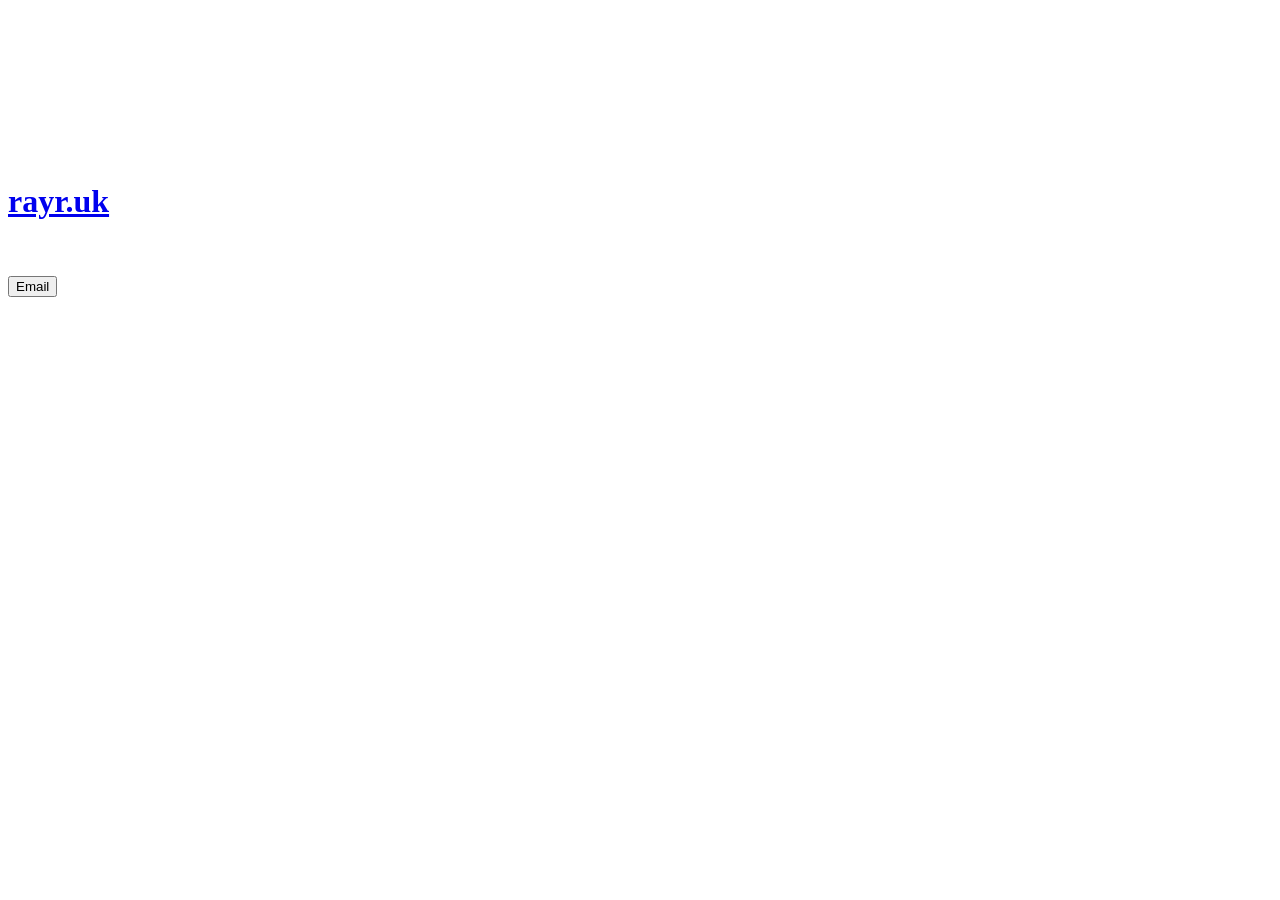
==== commit ab23ce74: "Update index.html" ====
--- a/index.html
+++ b/index.html
@@ -1,26 +1,110 @@
 <!DOCTYPE html>
-<html lang="en">
+<html lang="en-GB">
 <head>
     <meta charset="UTF-8">
     <meta name="viewport" content="width=device-width, initial-scale=1.0">
-    <title>RayR.uk</title>
+
+    <!-- Primary SEO -->
+    <title>RayR.uk | Ray R UK – Official Website</title>
+    <meta name="description" content="Official website of RayR.uk (Ray R UK). Get in touch by email or follow @rayr.uk on Instagram.">
+    <meta name="keywords" content="rayr uk, rayr.uk, ray r uk, ray r, rayr, rayr instagram, rayr.uk instagram, ray r uk website">
+    <meta name="author" content="RayR.uk">
+    <meta name="robots" content="index, follow, max-image-preview:large">
+    <link rel="canonical" href="https://rayr.uk/">
+    <meta name="theme-color" content="#000000">
+
+    <!-- Geo / language -->
+    <meta name="geo.country" content="GB">
+    <link rel="alternate" hreflang="en-gb" href="https://rayr.uk/">
+    <link rel="alternate" hreflang="x-default" href="https://rayr.uk/">
+
+    <!-- Open Graph (Facebook, WhatsApp, Discord, iMessage etc.) -->
+    <meta property="og:type" content="website">
+    <meta property="og:site_name" content="RayR.uk">
+    <meta property="og:title" content="RayR.uk | Ray R UK">
+    <meta property="og:description" content="Official website of RayR.uk (Ray R UK). Email or follow @rayr.uk on Instagram.">
+    <meta property="og:url" content="https://rayr.uk/">
+    <meta property="og:locale" content="en_GB">
+    <meta property="og:image" content="https://rayr.uk/og-image.png">
+    <meta property="og:image:alt" content="RayR.uk">
+
+    <!-- Twitter / X -->
+    <meta name="twitter:card" content="summary_large_image">
+    <meta name="twitter:title" content="RayR.uk | Ray R UK">
+    <meta name="twitter:description" content="Official website of RayR.uk (Ray R UK).">
+    <meta name="twitter:image" content="https://rayr.uk/og-image.png">
+
+    <!-- Icons (add these files to your root) -->
+    <link rel="icon" href="/favicon.ico" sizes="any">
+    <link rel="icon" type="image/png" href="/favicon.png">
+    <link rel="apple-touch-icon" href="/apple-touch-icon.png">
+
+    <!-- Structured data: tells Google that rayr.uk, the Instagram and the name "Ray R" are the same entity -->
+    <script type="application/ld+json">
+    {
+      "@context": "https://schema.org",
+      "@graph": [
+        {
+          "@type": "WebSite",
+          "@id": "https://rayr.uk/#website",
+          "url": "https://rayr.uk/",
+          "name": "RayR.uk",
+          "alternateName": ["Ray R UK", "RayR UK", "rayr.uk", "Ray R"],
+          "inLanguage": "en-GB",
+          "publisher": { "@id": "https://rayr.uk/#person" }
+        },
+        {
+          "@type": "Person",
+          "@id": "https://rayr.uk/#person",
+          "name": "Ray R",
+          "alternateName": ["RayR", "RayR.uk", "Ray R UK"],
+          "url": "https://rayr.uk/",
+          "email": "mailto:hello@rayr.uk",
+          "sameAs": [
+            "https://www.instagram.com/rayr.uk/"
+          ]
+        }
+      ]
+    }
+    </script>
+
     <!-- CSS -->
     <link rel="stylesheet" href="style.css">
+    <style>
+        /* Small visible text so search engines (and people) see real content */
+        .tagline { margin: 0.5rem 0 1rem; opacity: .8; letter-spacing: .15em; color: #fff; }
+        .about { margin-top: 1.5rem; font-size: .8rem; opacity: .6; max-width: 30em; color: #fff; }
+        .about a { color: inherit; }
+    </style>
 </head>
 <body>
 
     <!-- Neon'd -->
-    <canvas id="c"></canvas>
+    <canvas id="c" aria-hidden="true"></canvas>
 
     <!-- Main -->
-    <div class="content-container">
+    <main class="content-container">
         <h1><a href="/time.html">rayr.uk</a></h1>
+
+        <p class="tagline">Ray R &middot; UK</p>
+
         <a href="mailto:hello@rayr.uk" class="email-link">
-            <button>Email</button>
+            <button type="button">Email</button>
         </a>
-    </div>
+
+        <p class="about">
+            Welcome to RayR.uk, the official site of Ray R UK.
+            Follow <a href="https://www.instagram.com/rayr.uk/" rel="me noopener" target="_blank">@rayr.uk on Instagram</a>
+            or email <a href="mailto:hello@rayr.uk">hello@rayr.uk</a>.
+        </p>
+    </main>
+
+    <noscript>
+        <p>RayR.uk (Ray R UK) – contact <a href="mailto:hello@rayr.uk">hello@rayr.uk</a> or
+        <a href="https://www.instagram.com/rayr.uk/">@rayr.uk on Instagram</a>.</p>
+    </noscript>
 
     <!-- Links the animation JavaScript -->
-    <script src="script.js"></script>
+    <script src="script.js" defer></script>
 </body>
 </html>
